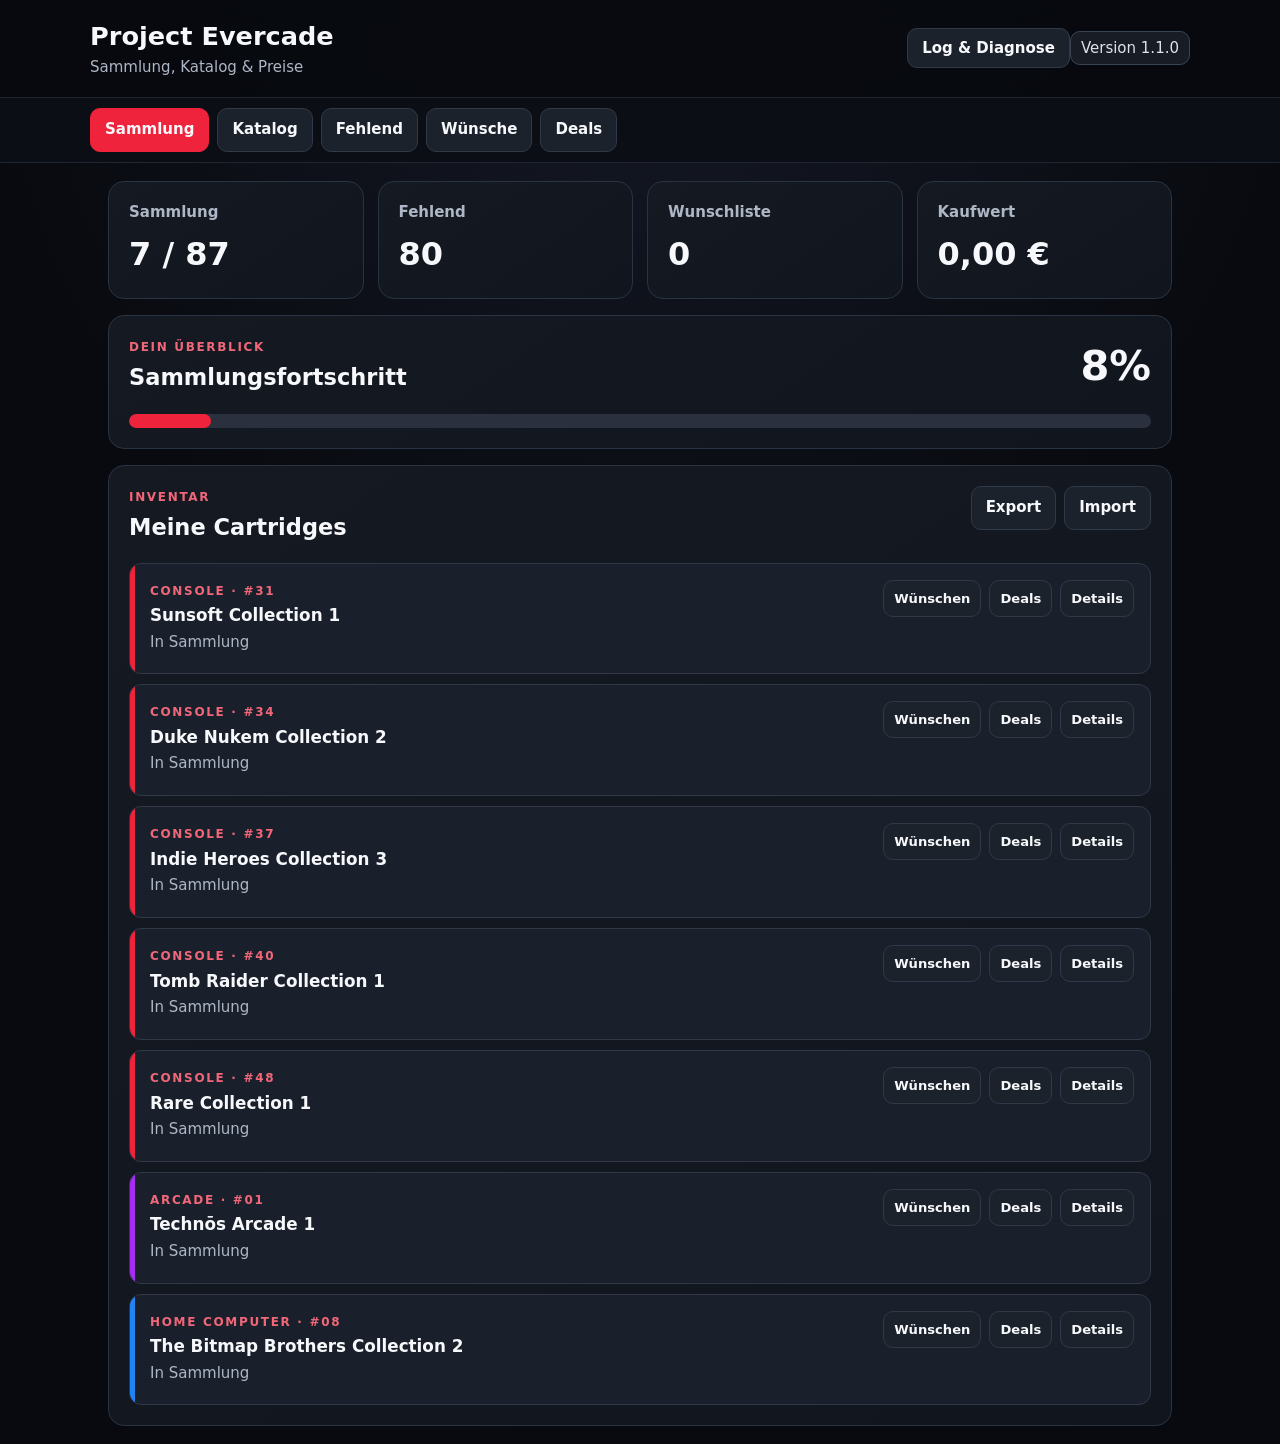
==== index.html @ 88e683ff "Integrate diagnostics entry point and event logging" ====
<!doctype html>
<html lang="de">
<head>
  <meta charset="utf-8">
  <meta name="viewport" content="width=device-width,initial-scale=1,viewport-fit=cover">
  <meta name="theme-color" content="#0b0d12">
  <title>Project Evercade Next</title>
  <link rel="manifest" href="manifest.webmanifest">
  <link rel="stylesheet" href="styles.css">
</head>
<body>
<header class="topbar">
  <div><h1>Project Evercade</h1><p>Sammlung, Katalog & Preise</p></div>
  <div class="header-tools"><a class="button" href="debug.html">Log & Diagnose</a><span class="version-pill">Version <span class="version">…</span></span></div>
</header>
<nav class="tabs" aria-label="Bereiche">
  <button class="tab active" data-view="collection">Sammlung</button>
  <button class="tab" data-view="catalog">Katalog</button>
  <button class="tab" data-view="missing">Fehlend</button>
  <button class="tab" data-view="wishlist">Wünsche</button>
  <button class="tab" data-view="deals">Deals</button>
</nav>
<main>
  <section class="stats">
    <article><span>Sammlung</span><strong id="ownedStat">0</strong></article>
    <article><span>Fehlend</span><strong id="missingStat">0</strong></article>
    <article><span>Wunschliste</span><strong id="wishStat">0</strong></article>
    <article><span>Kaufwert</span><strong id="valueStat">0 €</strong></article>
  </section>
  <section class="panel progress-panel"><div><span class="eyebrow">Dein Überblick</span><h2>Sammlungsfortschritt</h2></div><strong id="progressPct">0%</strong><div class="progress-track"><div id="progressBar"></div></div></section>
  <section id="collectionView" class="view panel"><div class="section-head"><div><span class="eyebrow">Inventar</span><h2>Meine Cartridges</h2></div><div class="data-actions"><button id="exportData">Export</button><label class="button">Import<input id="importData" type="file" accept="application/json" hidden></label></div></div><div id="collectionList" class="list"></div></section>
  <section id="catalogView" class="view panel" hidden><div class="section-head"><div><span class="eyebrow">Vollständiger Bestand</span><h2>Katalog</h2></div><span id="catalogCount" class="badge"></span></div><div class="filters"><input id="catalogSearch" type="search" placeholder="Titel oder Nummer suchen"><select id="seriesFilter"><option value="all">Alle Reihen</option><option value="console">Console</option><option value="arcade">Arcade</option><option value="computer">Home Computer</option></select></div><div id="catalogList" class="list"></div></section>
  <section id="missingView" class="view panel" hidden><div class="section-head"><div><span class="eyebrow">Noch offen</span><h2>Fehlende Cartridges</h2></div><span id="missingCount" class="badge"></span></div><div id="missingList" class="list"></div></section>
  <section id="wishlistView" class="view panel" hidden><div class="section-head"><div><span class="eyebrow">Prioritäten</span><h2>Wunschliste</h2></div></div><div id="wishlistList" class="list"></div></section>
  <section id="dealsView" class="view panel" hidden>
    <div class="section-head"><div><span class="eyebrow">Phase 3</span><h2>Angebote suchen</h2></div><span id="dealStatusBadge" class="badge">Bereit</span></div>
    <div class="deal-controls"><select id="dealCartridge"></select><button id="runDealSearch" class="primary">Kleinanzeigen prüfen</button></div>
    <p id="dealStatus" class="empty">Wähle eine Cartridge. Der GenericParser wird automatisch abgefragt; weitere Quellen stehen als Direktsuche bereit.</p>
    <div id="automaticDeals" class="list"></div>
    <div class="section-head source-heading"><div><span class="eyebrow">Weitere Quellen</span><h3>Direktsuche</h3></div></div>
    <div id="directSources" class="source-grid"></div>
  </section>
</main>
<dialog id="detailDialog"><form id="detailForm"><div class="dialog-head"><div><span id="detailMeta" class="eyebrow"></span><h2 id="detailTitle"></h2></div><button type="button" onclick="this.closest('dialog').close()">✕</button></div><label class="check"><input id="detailOwned" type="checkbox"> In Sammlung</label><label class="check"><input id="detailWish" type="checkbox"> Auf Wunschliste</label><label>Kaufpreis €<input id="detailPrice" type="number" min="0" step="0.01"></label><label>Notizen<textarea id="detailNotes" rows="4"></textarea></label><button class="primary" type="submit">Speichern</button></form></dialog>
<script src="src/config.js"></script>
<script src="src/eventlog.js"></script>
<script src="src/catalog.js"></script>
<script src="src/parser-client.js"></script>
<script src="src/app.js"></script>
</body>
</html>
---- styles.css ----
:root{color-scheme:dark;--bg:#080a0f;--panel:#151922;--panel2:#1a202b;--line:#2a3342;--text:#f7f8fb;--muted:#aeb7c6;--red:#ef233c;--violet:#a72cf2;--blue:#2084f4}*{box-sizing:border-box}body{margin:0;background:radial-gradient(circle at top,#151926 0,#080a0f 42%);font:15px/1.45 system-ui,-apple-system,BlinkMacSystemFont,"Segoe UI",sans-serif;color:var(--text)}button,input,select,textarea{font:inherit}.topbar{position:sticky;top:0;z-index:5;display:flex;justify-content:space-between;align-items:center;padding:18px max(18px,calc((100vw - 1100px)/2));background:rgba(8,10,15,.94);backdrop-filter:blur(14px);border-bottom:1px solid #202631}.topbar h1{margin:0;font-size:1.6rem}.topbar p{margin:2px 0 0;color:var(--muted)}.version-pill,.badge{border:1px solid #3a4353;border-radius:10px;padding:7px 10px;background:#171c25;color:#dce2ec}.tabs{position:sticky;top:87px;z-index:4;display:flex;gap:8px;overflow:auto;padding:10px max(18px,calc((100vw - 1100px)/2));background:#0b0e14;border-bottom:1px solid #202631}.tabs button,.button,button{border:1px solid #303948;background:#1b222c;color:var(--text);border-radius:10px;padding:10px 14px;font-weight:700;cursor:pointer;text-decoration:none}.tabs .active,.primary{background:var(--red);border-color:var(--red)}main{max-width:1100px;margin:auto;padding:18px}.stats{display:grid;grid-template-columns:repeat(4,1fr);gap:14px}.stats article,.panel{background:linear-gradient(145deg,var(--panel),#11151d);border:1px solid var(--line);border-radius:16px}.stats article{padding:20px}.stats span{display:block;color:var(--muted);font-weight:700}.stats strong{display:block;margin-top:8px;font-size:2rem}.panel{margin-top:16px;padding:20px}.progress-panel{display:grid;grid-template-columns:1fr auto;align-items:center}.progress-panel h2,.section-head h2{margin:3px 0}.progress-panel>strong{font-size:2.6rem}.progress-track{grid-column:1/-1;height:14px;border-radius:999px;background:#2a303d;overflow:hidden;margin-top:18px}.progress-track div{height:100%;background:var(--red);border-radius:inherit}.eyebrow{font-size:.75rem;text-transform:uppercase;letter-spacing:.14em;color:#f06779;font-weight:800}.section-head,.dialog-head,.card-main{display:flex;justify-content:space-between;gap:16px;align-items:flex-start}.filters,.deal-controls{display:grid;grid-template-columns:1fr 220px;gap:10px;margin:18px 0}.filters input,.filters select,.deal-controls select,dialog input,dialog textarea{width:100%;background:#0f131a;border:1px solid #323c4b;color:var(--text);border-radius:10px;padding:12px}.list{display:grid;gap:10px;margin-top:16px}.card{position:relative;padding:16px 16px 16px 20px;background:var(--panel2);border:1px solid #303848;border-radius:12px;overflow:hidden}.card:before{content:"";position:absolute;inset:0 auto 0 0;width:5px;background:var(--red)}.card.violet:before{background:var(--violet)}.card.blue:before{background:var(--blue)}.card h3{margin:2px 0;font-size:1.05rem}.card p{margin:4px 0;color:var(--muted)}.card-actions{display:flex;flex-wrap:wrap;gap:8px;justify-content:flex-end}.card-actions button,.card-actions .button{padding:8px 10px;font-size:.82rem}.data-actions{display:flex;gap:8px}.empty{color:var(--muted)}.source-heading{margin-top:26px}.source-grid{display:grid;grid-template-columns:repeat(2,minmax(0,1fr));gap:10px;margin-top:12px}.source-link{display:flex;justify-content:space-between;align-items:center;padding:14px 16px;border:1px solid #303948;border-radius:12px;background:#151b24;color:var(--text);text-decoration:none;font-weight:750}.source-link:hover{border-color:#66738a;background:#1c2430}dialog{width:min(520px,calc(100vw - 28px));background:#151a23;color:var(--text);border:1px solid #374152;border-radius:16px;padding:0}dialog::backdrop{background:rgba(0,0,0,.7)}dialog form{display:grid;gap:14px;padding:20px}dialog label{display:grid;gap:6px;color:#d9dfE8;font-weight:700}.check{display:flex;align-items:center!important;grid-template-columns:auto 1fr!important}.check input{width:auto}.dialog-head button{padding:8px 11px}@media(max-width:720px){.stats{grid-template-columns:repeat(2,1fr)}.topbar{align-items:flex-start}.version-pill{font-size:.8rem}.tabs{top:91px}.filters,.deal-controls,.source-grid{grid-template-columns:1fr}.card-main{display:grid}.card-actions{justify-content:flex-start}.section-head{align-items:flex-start}.stats strong{font-size:1.65rem}}
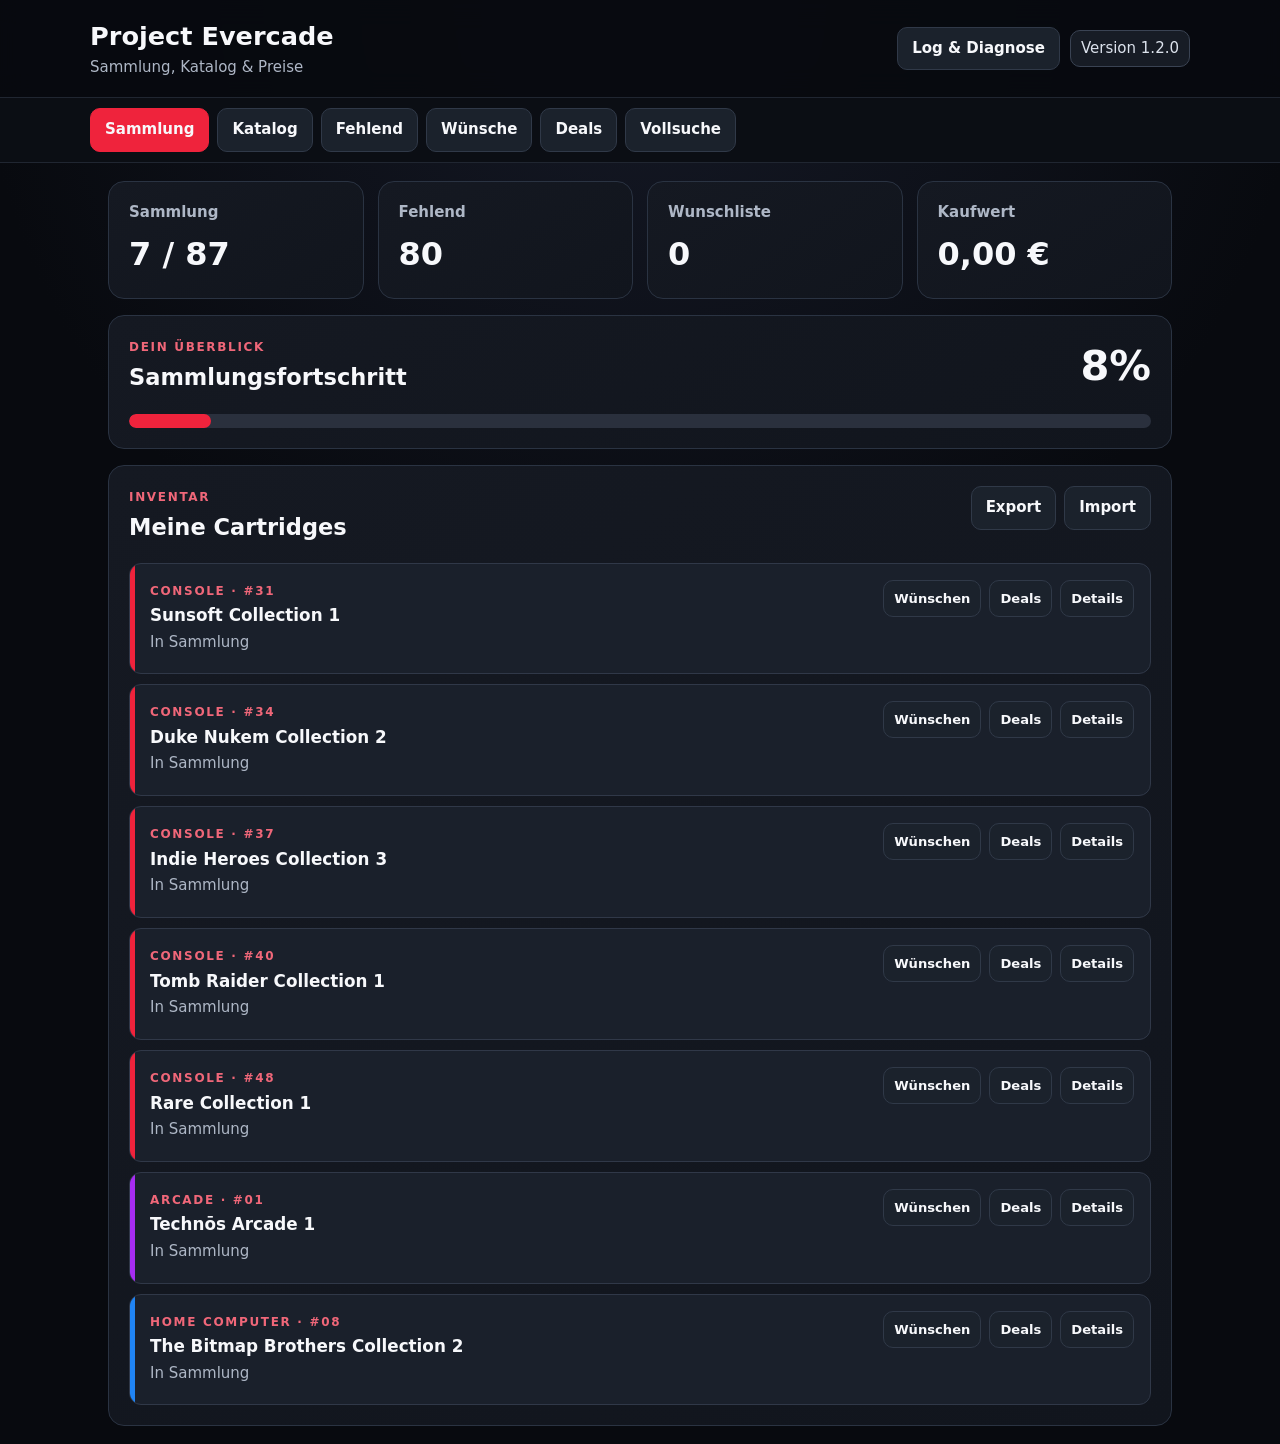
==== commit aa090aa5: "Add phase 5.1 missing-cartridge search queue UI" ====
--- a/index.html
+++ b/index.html
@@ -19,6 +19,7 @@
   <button class="tab" data-view="missing">Fehlend</button>
   <button class="tab" data-view="wishlist">Wünsche</button>
   <button class="tab" data-view="deals">Deals</button>
+  <button class="tab" data-view="queue">Vollsuche</button>
 </nav>
 <main>
   <section class="stats">
@@ -40,6 +41,15 @@
     <div class="section-head source-heading"><div><span class="eyebrow">Weitere Quellen</span><h3>Direktsuche</h3></div></div>
     <div id="directSources" class="source-grid"></div>
   </section>
+  <section id="queueView" class="view panel" hidden>
+    <div class="section-head"><div><span class="eyebrow">Phase 5.1</span><h2>Automatische Vollsuche</h2></div><span id="queueStatusBadge" class="badge">Bereit</span></div>
+    <p class="empty">Durchläuft automatisch alle fehlenden Cartridges. Wunschliste zuerst, danach nach Katalognummer. Der Fortschritt wird lokal gespeichert und nach einem Browser-Neustart fortgesetzt.</p>
+    <div class="queue-actions"><button id="queueStart" class="primary">Vollsuche starten</button><button id="queuePause">Pausieren</button><button id="queueResume">Fortsetzen</button><button id="queueReset">Zurücksetzen</button></div>
+    <div class="queue-progress"><div><strong id="queueProgressText">0 / 0</strong><span id="queueCurrent">Noch nicht gestartet</span></div><span id="queuePct">0%</span><div class="progress-track"><div id="queueProgressBar"></div></div></div>
+    <div class="queue-metrics"><article><span>Warteschlange</span><strong id="queueRemaining">0</strong></article><article><span>Abgeschlossen</span><strong id="queueDone">0</strong></article><article><span>Treffer</span><strong id="queueOffers">0</strong></article><article><span>Fehler</span><strong id="queueErrors">0</strong></article></div>
+    <div class="section-head source-heading"><div><span class="eyebrow">Reihenfolge</span><h3>Nächste Cartridges</h3></div></div>
+    <div id="queuePreview" class="list"></div>
+  </section>
 </main>
 <dialog id="detailDialog"><form id="detailForm"><div class="dialog-head"><div><span id="detailMeta" class="eyebrow"></span><h2 id="detailTitle"></h2></div><button type="button" onclick="this.closest('dialog').close()">✕</button></div><label class="check"><input id="detailOwned" type="checkbox"> In Sammlung</label><label class="check"><input id="detailWish" type="checkbox"> Auf Wunschliste</label><label>Kaufpreis €<input id="detailPrice" type="number" min="0" step="0.01"></label><label>Notizen<textarea id="detailNotes" rows="4"></textarea></label><button class="primary" type="submit">Speichern</button></form></dialog>
 <script src="src/config.js"></script>
--- a/styles.css
+++ b/styles.css
@@ -1 +1 @@
-:root{color-scheme:dark;--bg:#080a0f;--panel:#151922;--panel2:#1a202b;--line:#2a3342;--text:#f7f8fb;--muted:#aeb7c6;--red:#ef233c;--violet:#a72cf2;--blue:#2084f4}*{box-sizing:border-box}body{margin:0;background:radial-gradient(circle at top,#151926 0,#080a0f 42%);font:15px/1.45 system-ui,-apple-system,BlinkMacSystemFont,"Segoe UI",sans-serif;color:var(--text)}button,input,select,textarea{font:inherit}.topbar{position:sticky;top:0;z-index:5;display:flex;justify-content:space-between;align-items:center;padding:18px max(18px,calc((100vw - 1100px)/2));background:rgba(8,10,15,.94);backdrop-filter:blur(14px);border-bottom:1px solid #202631}.topbar h1{margin:0;font-size:1.6rem}.topbar p{margin:2px 0 0;color:var(--muted)}.version-pill,.badge{border:1px solid #3a4353;border-radius:10px;padding:7px 10px;background:#171c25;color:#dce2ec}.tabs{position:sticky;top:87px;z-index:4;display:flex;gap:8px;overflow:auto;padding:10px max(18px,calc((100vw - 1100px)/2));background:#0b0e14;border-bottom:1px solid #202631}.tabs button,.button,button{border:1px solid #303948;background:#1b222c;color:var(--text);border-radius:10px;padding:10px 14px;font-weight:700;cursor:pointer;text-decoration:none}.tabs .active,.primary{background:var(--red);border-color:var(--red)}main{max-width:1100px;margin:auto;padding:18px}.stats{display:grid;grid-template-columns:repeat(4,1fr);gap:14px}.stats article,.panel{background:linear-gradient(145deg,var(--panel),#11151d);border:1px solid var(--line);border-radius:16px}.stats article{padding:20px}.stats span{display:block;color:var(--muted);font-weight:700}.stats strong{display:block;margin-top:8px;font-size:2rem}.panel{margin-top:16px;padding:20px}.progress-panel{display:grid;grid-template-columns:1fr auto;align-items:center}.progress-panel h2,.section-head h2{margin:3px 0}.progress-panel>strong{font-size:2.6rem}.progress-track{grid-column:1/-1;height:14px;border-radius:999px;background:#2a303d;overflow:hidden;margin-top:18px}.progress-track div{height:100%;background:var(--red);border-radius:inherit}.eyebrow{font-size:.75rem;text-transform:uppercase;letter-spacing:.14em;color:#f06779;font-weight:800}.section-head,.dialog-head,.card-main{display:flex;justify-content:space-between;gap:16px;align-items:flex-start}.filters,.deal-controls{display:grid;grid-template-columns:1fr 220px;gap:10px;margin:18px 0}.filters input,.filters select,.deal-controls select,dialog input,dialog textarea{width:100%;background:#0f131a;border:1px solid #323c4b;color:var(--text);border-radius:10px;padding:12px}.list{display:grid;gap:10px;margin-top:16px}.card{position:relative;padding:16px 16px 16px 20px;background:var(--panel2);border:1px solid #303848;border-radius:12px;overflow:hidden}.card:before{content:"";position:absolute;inset:0 auto 0 0;width:5px;background:var(--red)}.card.violet:before{background:var(--violet)}.card.blue:before{background:var(--blue)}.card h3{margin:2px 0;font-size:1.05rem}.card p{margin:4px 0;color:var(--muted)}.card-actions{display:flex;flex-wrap:wrap;gap:8px;justify-content:flex-end}.card-actions button,.card-actions .button{padding:8px 10px;font-size:.82rem}.data-actions{display:flex;gap:8px}.empty{color:var(--muted)}.source-heading{margin-top:26px}.source-grid{display:grid;grid-template-columns:repeat(2,minmax(0,1fr));gap:10px;margin-top:12px}.source-link{display:flex;justify-content:space-between;align-items:center;padding:14px 16px;border:1px solid #303948;border-radius:12px;background:#151b24;color:var(--text);text-decoration:none;font-weight:750}.source-link:hover{border-color:#66738a;background:#1c2430}dialog{width:min(520px,calc(100vw - 28px));background:#151a23;color:var(--text);border:1px solid #374152;border-radius:16px;padding:0}dialog::backdrop{background:rgba(0,0,0,.7)}dialog form{display:grid;gap:14px;padding:20px}dialog label{display:grid;gap:6px;color:#d9dfE8;font-weight:700}.check{display:flex;align-items:center!important;grid-template-columns:auto 1fr!important}.check input{width:auto}.dialog-head button{padding:8px 11px}@media(max-width:720px){.stats{grid-template-columns:repeat(2,1fr)}.topbar{align-items:flex-start}.version-pill{font-size:.8rem}.tabs{top:91px}.filters,.deal-controls,.source-grid{grid-template-columns:1fr}.card-main{display:grid}.card-actions{justify-content:flex-start}.section-head{align-items:flex-start}.stats strong{font-size:1.65rem}}
+:root{color-scheme:dark;--bg:#080a0f;--panel:#151922;--panel2:#1a202b;--line:#2a3342;--text:#f7f8fb;--muted:#aeb7c6;--red:#ef233c;--violet:#a72cf2;--blue:#2084f4}*{box-sizing:border-box}body{margin:0;background:radial-gradient(circle at top,#151926 0,#080a0f 42%);font:15px/1.45 system-ui,-apple-system,BlinkMacSystemFont,"Segoe UI",sans-serif;color:var(--text)}button,input,select,textarea{font:inherit}.topbar{position:sticky;top:0;z-index:5;display:flex;justify-content:space-between;align-items:center;padding:18px max(18px,calc((100vw - 1100px)/2));background:rgba(8,10,15,.94);backdrop-filter:blur(14px);border-bottom:1px solid #202631}.topbar h1{margin:0;font-size:1.6rem}.topbar p{margin:2px 0 0;color:var(--muted)}.header-tools{display:flex;gap:10px;align-items:center}.version-pill,.badge{border:1px solid #3a4353;border-radius:10px;padding:7px 10px;background:#171c25;color:#dce2ec}.tabs{position:sticky;top:87px;z-index:4;display:flex;gap:8px;overflow:auto;padding:10px max(18px,calc((100vw - 1100px)/2));background:#0b0e14;border-bottom:1px solid #202631}.tabs button,.button,button{border:1px solid #303948;background:#1b222c;color:var(--text);border-radius:10px;padding:10px 14px;font-weight:700;cursor:pointer;text-decoration:none}.tabs .active,.primary{background:var(--red);border-color:var(--red)}main{max-width:1100px;margin:auto;padding:18px}.stats{display:grid;grid-template-columns:repeat(4,1fr);gap:14px}.stats article,.panel{background:linear-gradient(145deg,var(--panel),#11151d);border:1px solid var(--line);border-radius:16px}.stats article{padding:20px}.stats span{display:block;color:var(--muted);font-weight:700}.stats strong{display:block;margin-top:8px;font-size:2rem}.panel{margin-top:16px;padding:20px}.progress-panel{display:grid;grid-template-columns:1fr auto;align-items:center}.progress-panel h2,.section-head h2{margin:3px 0}.progress-panel>strong{font-size:2.6rem}.progress-track{grid-column:1/-1;height:14px;border-radius:999px;background:#2a303d;overflow:hidden;margin-top:18px}.progress-track div{height:100%;background:var(--red);border-radius:inherit}.eyebrow{font-size:.75rem;text-transform:uppercase;letter-spacing:.14em;color:#f06779;font-weight:800}.section-head,.dialog-head,.card-main{display:flex;justify-content:space-between;gap:16px;align-items:flex-start}.filters,.deal-controls{display:grid;grid-template-columns:1fr 220px;gap:10px;margin:18px 0}.filters input,.filters select,.deal-controls select,dialog input,dialog textarea{width:100%;background:#0f131a;border:1px solid #323c4b;color:var(--text);border-radius:10px;padding:12px}.list{display:grid;gap:10px;margin-top:16px}.card{position:relative;padding:16px 16px 16px 20px;background:var(--panel2);border:1px solid #303848;border-radius:12px;overflow:hidden}.card:before{content:"";position:absolute;inset:0 auto 0 0;width:5px;background:var(--red)}.card.violet:before{background:var(--violet)}.card.blue:before{background:var(--blue)}.card h3{margin:2px 0;font-size:1.05rem}.card p{margin:4px 0;color:var(--muted)}.card-actions{display:flex;flex-wrap:wrap;gap:8px;justify-content:flex-end}.card-actions button,.card-actions .button{padding:8px 10px;font-size:.82rem}.data-actions{display:flex;gap:8px}.empty{color:var(--muted)}.source-heading{margin-top:26px}.source-grid{display:grid;grid-template-columns:repeat(2,minmax(0,1fr));gap:10px;margin-top:12px}.source-link{display:flex;justify-content:space-between;align-items:center;padding:14px 16px;border:1px solid #303948;border-radius:12px;background:#151b24;color:var(--text);text-decoration:none;font-weight:750}.source-link:hover{border-color:#66738a;background:#1c2430}.health-grid{display:grid;grid-template-columns:repeat(2,minmax(0,1fr));gap:10px;margin-top:16px}.health-card{padding:14px;border:1px solid #374152;border-radius:12px;background:#131821}.health-card strong,.health-card span{display:block}.health-card span{margin-top:4px;font-weight:800}.health-card.ok{border-color:#267a55}.health-card.ok span{color:#58d39b}.health-card.error{border-color:#8d3443}.health-card.error span{color:#ff7188}.health-card p{margin:8px 0;color:var(--muted)}.log-list{display:grid;gap:10px;margin-top:16px}.log-entry{padding:14px;border:1px solid #303948;border-radius:12px;background:#10151d}.log-entry>div{display:flex;justify-content:space-between;gap:12px}.log-entry span{text-transform:uppercase;font-size:.72rem;font-weight:850;color:#8ca0bc}.log-entry.error{border-color:#8d3443}.log-entry time{display:block;margin-top:4px;color:var(--muted);font-size:.82rem}.log-entry pre{white-space:pre-wrap;word-break:break-word;margin:10px 0 0;padding:10px;border-radius:8px;background:#090c11;color:#cbd5e3;font-size:.78rem}dialog{width:min(520px,calc(100vw - 28px));background:#151a23;color:var(--text);border:1px solid #374152;border-radius:16px;padding:0}dialog::backdrop{background:rgba(0,0,0,.7)}dialog form{display:grid;gap:14px;padding:20px}dialog label{display:grid;gap:6px;color:#d9dfE8;font-weight:700}.check{display:flex;align-items:center!important;grid-template-columns:auto 1fr!important}.check input{width:auto}.dialog-head button{padding:8px 11px}@media(max-width:720px){.stats{grid-template-columns:repeat(2,1fr)}.topbar{align-items:flex-start}.header-tools{align-items:flex-end;flex-direction:column}.version-pill{font-size:.8rem}.tabs{top:104px}.filters,.deal-controls,.source-grid,.health-grid{grid-template-columns:1fr}.card-main{display:grid}.card-actions{justify-content:flex-start}.section-head{align-items:flex-start}.stats strong{font-size:1.65rem}}
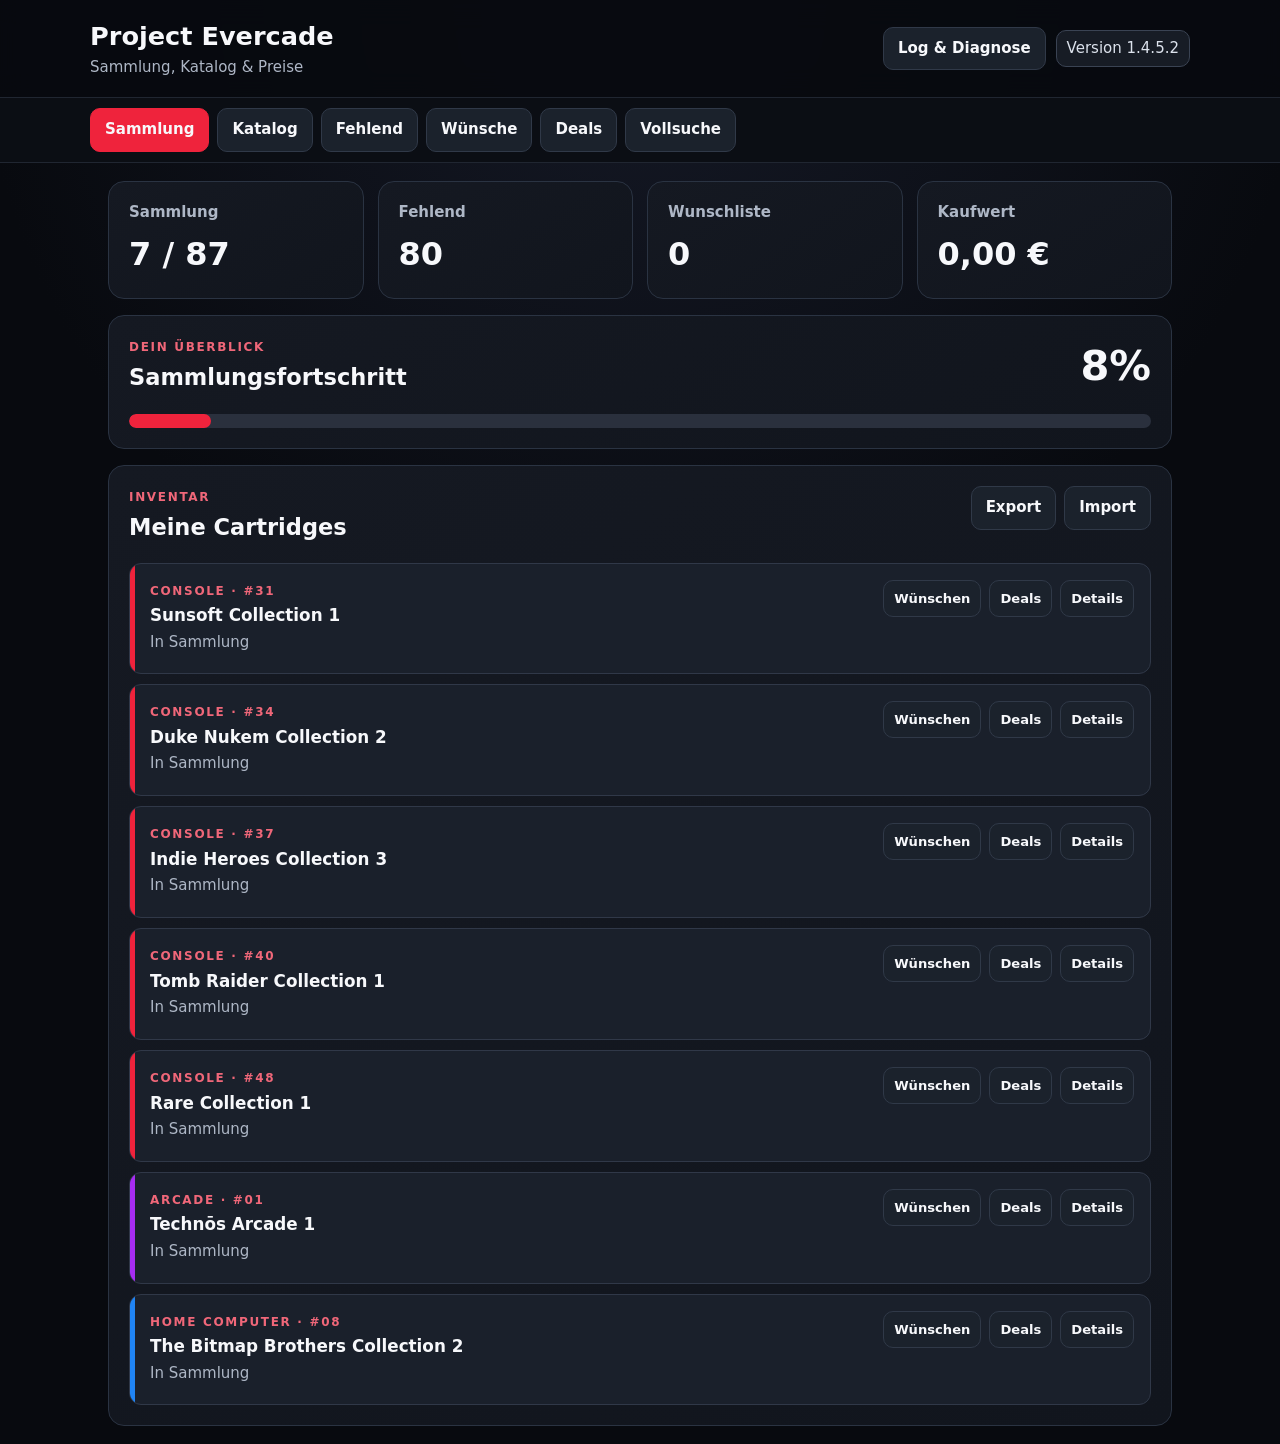
==== commit 5d57e2f0: "Load app assets through canonical release loader" ====
--- a/index.html
+++ b/index.html
@@ -1,5 +1,5 @@
 <!doctype html>
-<html lang="de">
+<html lang="de" data-evercade-page="app">
 <head>
   <meta charset="utf-8">
   <meta name="viewport" content="width=device-width,initial-scale=1,viewport-fit=cover">
@@ -14,48 +14,19 @@
   <div class="header-tools"><a class="button" href="debug.html">Log & Diagnose</a><span class="version-pill">Version <span class="version">…</span></span></div>
 </header>
 <nav class="tabs" aria-label="Bereiche">
-  <button class="tab active" data-view="collection">Sammlung</button>
-  <button class="tab" data-view="catalog">Katalog</button>
-  <button class="tab" data-view="missing">Fehlend</button>
-  <button class="tab" data-view="wishlist">Wünsche</button>
-  <button class="tab" data-view="deals">Deals</button>
-  <button class="tab" data-view="queue">Vollsuche</button>
+  <button class="tab active" data-view="collection">Sammlung</button><button class="tab" data-view="catalog">Katalog</button><button class="tab" data-view="missing">Fehlend</button><button class="tab" data-view="wishlist">Wünsche</button><button class="tab" data-view="deals">Deals</button><button class="tab" data-view="queue">Vollsuche</button>
 </nav>
 <main>
-  <section class="stats">
-    <article><span>Sammlung</span><strong id="ownedStat">0</strong></article>
-    <article><span>Fehlend</span><strong id="missingStat">0</strong></article>
-    <article><span>Wunschliste</span><strong id="wishStat">0</strong></article>
-    <article><span>Kaufwert</span><strong id="valueStat">0 €</strong></article>
-  </section>
+  <section class="stats"><article><span>Sammlung</span><strong id="ownedStat">0</strong></article><article><span>Fehlend</span><strong id="missingStat">0</strong></article><article><span>Wunschliste</span><strong id="wishStat">0</strong></article><article><span>Kaufwert</span><strong id="valueStat">0 €</strong></article></section>
   <section class="panel progress-panel"><div><span class="eyebrow">Dein Überblick</span><h2>Sammlungsfortschritt</h2></div><strong id="progressPct">0%</strong><div class="progress-track"><div id="progressBar"></div></div></section>
   <section id="collectionView" class="view panel"><div class="section-head"><div><span class="eyebrow">Inventar</span><h2>Meine Cartridges</h2></div><div class="data-actions"><button id="exportData">Export</button><label class="button">Import<input id="importData" type="file" accept="application/json" hidden></label></div></div><div id="collectionList" class="list"></div></section>
   <section id="catalogView" class="view panel" hidden><div class="section-head"><div><span class="eyebrow">Vollständiger Bestand</span><h2>Katalog</h2></div><span id="catalogCount" class="badge"></span></div><div class="filters"><input id="catalogSearch" type="search" placeholder="Titel oder Nummer suchen"><select id="seriesFilter"><option value="all">Alle Reihen</option><option value="console">Console</option><option value="arcade">Arcade</option><option value="computer">Home Computer</option></select></div><div id="catalogList" class="list"></div></section>
   <section id="missingView" class="view panel" hidden><div class="section-head"><div><span class="eyebrow">Noch offen</span><h2>Fehlende Cartridges</h2></div><span id="missingCount" class="badge"></span></div><div id="missingList" class="list"></div></section>
   <section id="wishlistView" class="view panel" hidden><div class="section-head"><div><span class="eyebrow">Prioritäten</span><h2>Wunschliste</h2></div></div><div id="wishlistList" class="list"></div></section>
-  <section id="dealsView" class="view panel" hidden>
-    <div class="section-head"><div><span class="eyebrow">Phase 3</span><h2>Angebote suchen</h2></div><span id="dealStatusBadge" class="badge">Bereit</span></div>
-    <div class="deal-controls"><select id="dealCartridge"></select><button id="runDealSearch" class="primary">Kleinanzeigen prüfen</button></div>
-    <p id="dealStatus" class="empty">Wähle eine Cartridge. Der GenericParser wird automatisch abgefragt; weitere Quellen stehen als Direktsuche bereit.</p>
-    <div id="automaticDeals" class="list"></div>
-    <div class="section-head source-heading"><div><span class="eyebrow">Weitere Quellen</span><h3>Direktsuche</h3></div></div>
-    <div id="directSources" class="source-grid"></div>
-  </section>
-  <section id="queueView" class="view panel" hidden>
-    <div class="section-head"><div><span class="eyebrow">Phase 5.1</span><h2>Automatische Vollsuche</h2></div><span id="queueStatusBadge" class="badge">Bereit</span></div>
-    <p class="empty">Durchläuft automatisch alle fehlenden Cartridges. Wunschliste zuerst, danach nach Katalognummer. Der Fortschritt wird lokal gespeichert und nach einem Browser-Neustart fortgesetzt.</p>
-    <div class="queue-actions"><button id="queueStart" class="primary">Vollsuche starten</button><button id="queuePause">Pausieren</button><button id="queueResume">Fortsetzen</button><button id="queueReset">Zurücksetzen</button></div>
-    <div class="queue-progress"><div><strong id="queueProgressText">0 / 0</strong><span id="queueCurrent">Noch nicht gestartet</span></div><span id="queuePct">0%</span><div class="progress-track"><div id="queueProgressBar"></div></div></div>
-    <div class="queue-metrics"><article><span>Warteschlange</span><strong id="queueRemaining">0</strong></article><article><span>Abgeschlossen</span><strong id="queueDone">0</strong></article><article><span>Treffer</span><strong id="queueOffers">0</strong></article><article><span>Fehler</span><strong id="queueErrors">0</strong></article></div>
-    <div class="section-head source-heading"><div><span class="eyebrow">Reihenfolge</span><h3>Nächste Cartridges</h3></div></div>
-    <div id="queuePreview" class="list"></div>
-  </section>
+  <section id="dealsView" class="view panel" hidden><div class="section-head"><div><span class="eyebrow">Phase 3</span><h2>Angebote suchen</h2></div><span id="dealStatusBadge" class="badge">Bereit</span></div><div class="deal-controls"><select id="dealCartridge"></select><button id="runDealSearch" class="primary">Kleinanzeigen prüfen</button></div><p id="dealStatus" class="empty">Wähle eine Cartridge. Der GenericParser wird automatisch abgefragt; weitere Quellen stehen als Direktsuche bereit.</p><div id="automaticDeals" class="list"></div><div class="section-head source-heading"><div><span class="eyebrow">Weitere Quellen</span><h3>Direktsuche</h3></div></div><div id="directSources" class="source-grid"></div></section>
+  <section id="queueView" class="view panel" hidden><div class="section-head"><div><span class="eyebrow">Phase 5.1</span><h2>Automatische Vollsuche</h2></div><span id="queueStatusBadge" class="badge">Bereit</span></div><p class="empty">Durchläuft automatisch alle fehlenden Cartridges. Wunschliste zuerst, danach nach Katalognummer. Der Fortschritt wird lokal gespeichert und nach einem Browser-Neustart fortgesetzt.</p><div class="queue-actions"><button id="queueStart" class="primary">Vollsuche starten</button><button id="queuePause">Pausieren</button><button id="queueResume">Fortsetzen</button><button id="queueReset">Zurücksetzen</button></div><div class="queue-progress"><div><strong id="queueProgressText">0 / 0</strong><span id="queueCurrent">Noch nicht gestartet</span></div><span id="queuePct">0%</span><div class="progress-track"><div id="queueProgressBar"></div></div></div><div class="queue-metrics"><article><span>Warteschlange</span><strong id="queueRemaining">0</strong></article><article><span>Abgeschlossen</span><strong id="queueDone">0</strong></article><article><span>Treffer</span><strong id="queueOffers">0</strong></article><article><span>Fehler</span><strong id="queueErrors">0</strong></article></div><div class="section-head source-heading"><div><span class="eyebrow">Reihenfolge</span><h3>Nächste Cartridges</h3></div></div><div id="queuePreview" class="list"></div></section>
 </main>
 <dialog id="detailDialog"><form id="detailForm"><div class="dialog-head"><div><span id="detailMeta" class="eyebrow"></span><h2 id="detailTitle"></h2></div><button type="button" onclick="this.closest('dialog').close()">✕</button></div><label class="check"><input id="detailOwned" type="checkbox"> In Sammlung</label><label class="check"><input id="detailWish" type="checkbox"> Auf Wunschliste</label><label>Kaufpreis €<input id="detailPrice" type="number" min="0" step="0.01"></label><label>Notizen<textarea id="detailNotes" rows="4"></textarea></label><button class="primary" type="submit">Speichern</button></form></dialog>
-<script src="src/config.js"></script>
-<script src="src/eventlog.js"></script>
-<script src="src/catalog.js"></script>
-<script src="src/parser-client.js"></script>
-<script src="src/app.js"></script>
+<script src="src/release-loader.js"></script>
 </body>
 </html>
--- a/styles.css
+++ b/styles.css
@@ -1 +1 @@
-:root{color-scheme:dark;--bg:#080a0f;--panel:#151922;--panel2:#1a202b;--line:#2a3342;--text:#f7f8fb;--muted:#aeb7c6;--red:#ef233c;--violet:#a72cf2;--blue:#2084f4}*{box-sizing:border-box}body{margin:0;background:radial-gradient(circle at top,#151926 0,#080a0f 42%);font:15px/1.45 system-ui,-apple-system,BlinkMacSystemFont,"Segoe UI",sans-serif;color:var(--text)}button,input,select,textarea{font:inherit}.topbar{position:sticky;top:0;z-index:5;display:flex;justify-content:space-between;align-items:center;padding:18px max(18px,calc((100vw - 1100px)/2));background:rgba(8,10,15,.94);backdrop-filter:blur(14px);border-bottom:1px solid #202631}.topbar h1{margin:0;font-size:1.6rem}.topbar p{margin:2px 0 0;color:var(--muted)}.header-tools{display:flex;gap:10px;align-items:center}.version-pill,.badge{border:1px solid #3a4353;border-radius:10px;padding:7px 10px;background:#171c25;color:#dce2ec}.tabs{position:sticky;top:87px;z-index:4;display:flex;gap:8px;overflow:auto;padding:10px max(18px,calc((100vw - 1100px)/2));background:#0b0e14;border-bottom:1px solid #202631}.tabs button,.button,button{border:1px solid #303948;background:#1b222c;color:var(--text);border-radius:10px;padding:10px 14px;font-weight:700;cursor:pointer;text-decoration:none}.tabs .active,.primary{background:var(--red);border-color:var(--red)}main{max-width:1100px;margin:auto;padding:18px}.stats{display:grid;grid-template-columns:repeat(4,1fr);gap:14px}.stats article,.panel{background:linear-gradient(145deg,var(--panel),#11151d);border:1px solid var(--line);border-radius:16px}.stats article{padding:20px}.stats span{display:block;color:var(--muted);font-weight:700}.stats strong{display:block;margin-top:8px;font-size:2rem}.panel{margin-top:16px;padding:20px}.progress-panel{display:grid;grid-template-columns:1fr auto;align-items:center}.progress-panel h2,.section-head h2{margin:3px 0}.progress-panel>strong{font-size:2.6rem}.progress-track{grid-column:1/-1;height:14px;border-radius:999px;background:#2a303d;overflow:hidden;margin-top:18px}.progress-track div{height:100%;background:var(--red);border-radius:inherit}.eyebrow{font-size:.75rem;text-transform:uppercase;letter-spacing:.14em;color:#f06779;font-weight:800}.section-head,.dialog-head,.card-main{display:flex;justify-content:space-between;gap:16px;align-items:flex-start}.filters,.deal-controls{display:grid;grid-template-columns:1fr 220px;gap:10px;margin:18px 0}.filters input,.filters select,.deal-controls select,dialog input,dialog textarea{width:100%;background:#0f131a;border:1px solid #323c4b;color:var(--text);border-radius:10px;padding:12px}.list{display:grid;gap:10px;margin-top:16px}.card{position:relative;padding:16px 16px 16px 20px;background:var(--panel2);border:1px solid #303848;border-radius:12px;overflow:hidden}.card:before{content:"";position:absolute;inset:0 auto 0 0;width:5px;background:var(--red)}.card.violet:before{background:var(--violet)}.card.blue:before{background:var(--blue)}.card h3{margin:2px 0;font-size:1.05rem}.card p{margin:4px 0;color:var(--muted)}.card-actions{display:flex;flex-wrap:wrap;gap:8px;justify-content:flex-end}.card-actions button,.card-actions .button{padding:8px 10px;font-size:.82rem}.data-actions{display:flex;gap:8px}.empty{color:var(--muted)}.source-heading{margin-top:26px}.source-grid{display:grid;grid-template-columns:repeat(2,minmax(0,1fr));gap:10px;margin-top:12px}.source-link{display:flex;justify-content:space-between;align-items:center;padding:14px 16px;border:1px solid #303948;border-radius:12px;background:#151b24;color:var(--text);text-decoration:none;font-weight:750}.source-link:hover{border-color:#66738a;background:#1c2430}.health-grid{display:grid;grid-template-columns:repeat(2,minmax(0,1fr));gap:10px;margin-top:16px}.health-card{padding:14px;border:1px solid #374152;border-radius:12px;background:#131821}.health-card strong,.health-card span{display:block}.health-card span{margin-top:4px;font-weight:800}.health-card.ok{border-color:#267a55}.health-card.ok span{color:#58d39b}.health-card.error{border-color:#8d3443}.health-card.error span{color:#ff7188}.health-card p{margin:8px 0;color:var(--muted)}.log-list{display:grid;gap:10px;margin-top:16px}.log-entry{padding:14px;border:1px solid #303948;border-radius:12px;background:#10151d}.log-entry>div{display:flex;justify-content:space-between;gap:12px}.log-entry span{text-transform:uppercase;font-size:.72rem;font-weight:850;color:#8ca0bc}.log-entry.error{border-color:#8d3443}.log-entry time{display:block;margin-top:4px;color:var(--muted);font-size:.82rem}.log-entry pre{white-space:pre-wrap;word-break:break-word;margin:10px 0 0;padding:10px;border-radius:8px;background:#090c11;color:#cbd5e3;font-size:.78rem}dialog{width:min(520px,calc(100vw - 28px));background:#151a23;color:var(--text);border:1px solid #374152;border-radius:16px;padding:0}dialog::backdrop{background:rgba(0,0,0,.7)}dialog form{display:grid;gap:14px;padding:20px}dialog label{display:grid;gap:6px;color:#d9dfE8;font-weight:700}.check{display:flex;align-items:center!important;grid-template-columns:auto 1fr!important}.check input{width:auto}.dialog-head button{padding:8px 11px}@media(max-width:720px){.stats{grid-template-columns:repeat(2,1fr)}.topbar{align-items:flex-start}.header-tools{align-items:flex-end;flex-direction:column}.version-pill{font-size:.8rem}.tabs{top:104px}.filters,.deal-controls,.source-grid,.health-grid{grid-template-columns:1fr}.card-main{display:grid}.card-actions{justify-content:flex-start}.section-head{align-items:flex-start}.stats strong{font-size:1.65rem}}
+:root{color-scheme:dark;--bg:#080a0f;--panel:#151922;--panel2:#1a202b;--line:#2a3342;--text:#f7f8fb;--muted:#aeb7c6;--red:#ef233c;--violet:#a72cf2;--blue:#2084f4}*{box-sizing:border-box}body{margin:0;background:radial-gradient(circle at top,#151926 0,#080a0f 42%);font:15px/1.45 system-ui,-apple-system,BlinkMacSystemFont,"Segoe UI",sans-serif;color:var(--text)}button,input,select,textarea{font:inherit}button:disabled{opacity:.45;cursor:not-allowed}.topbar{position:sticky;top:0;z-index:5;display:flex;justify-content:space-between;align-items:center;padding:18px max(18px,calc((100vw - 1100px)/2));background:rgba(8,10,15,.94);backdrop-filter:blur(14px);border-bottom:1px solid #202631}.topbar h1{margin:0;font-size:1.6rem}.topbar p{margin:2px 0 0;color:var(--muted)}.header-tools{display:flex;gap:10px;align-items:center}.version-pill,.badge{border:1px solid #3a4353;border-radius:10px;padding:7px 10px;background:#171c25;color:#dce2ec}.tabs{position:sticky;top:87px;z-index:4;display:flex;gap:8px;overflow:auto;padding:10px max(18px,calc((100vw - 1100px)/2));background:#0b0e14;border-bottom:1px solid #202631}.tabs button,.button,button{border:1px solid #303948;background:#1b222c;color:var(--text);border-radius:10px;padding:10px 14px;font-weight:700;cursor:pointer;text-decoration:none}.tabs .active,.primary{background:var(--red);border-color:var(--red)}main{max-width:1100px;margin:auto;padding:18px}.stats{display:grid;grid-template-columns:repeat(4,1fr);gap:14px}.stats article,.panel{background:linear-gradient(145deg,var(--panel),#11151d);border:1px solid var(--line);border-radius:16px}.stats article{padding:20px}.stats span{display:block;color:var(--muted);font-weight:700}.stats strong{display:block;margin-top:8px;font-size:2rem}.panel{margin-top:16px;padding:20px}.progress-panel{display:grid;grid-template-columns:1fr auto;align-items:center}.progress-panel h2,.section-head h2{margin:3px 0}.progress-panel>strong{font-size:2.6rem}.progress-track{grid-column:1/-1;height:14px;border-radius:999px;background:#2a303d;overflow:hidden;margin-top:18px}.progress-track div{height:100%;background:var(--red);border-radius:inherit}.eyebrow{font-size:.75rem;text-transform:uppercase;letter-spacing:.14em;color:#f06779;font-weight:800}.section-head,.dialog-head,.card-main{display:flex;justify-content:space-between;gap:16px;align-items:flex-start}.filters,.deal-controls{display:grid;grid-template-columns:1fr 220px;gap:10px;margin:18px 0}.filters input,.filters select,.deal-controls select,dialog input,dialog textarea{width:100%;background:#0f131a;border:1px solid #323c4b;color:var(--text);border-radius:10px;padding:12px}.list{display:grid;gap:10px;margin-top:16px}.card{position:relative;padding:16px 16px 16px 20px;background:var(--panel2);border:1px solid #303848;border-radius:12px;overflow:hidden}.card:before{content:"";position:absolute;inset:0 auto 0 0;width:5px;background:var(--red)}.card.violet:before{background:var(--violet)}.card.blue:before{background:var(--blue)}.card h3{margin:2px 0;font-size:1.05rem}.card p{margin:4px 0;color:var(--muted)}.card-actions{display:flex;flex-wrap:wrap;gap:8px;justify-content:flex-end}.card-actions button,.card-actions .button{padding:8px 10px;font-size:.82rem}.data-actions,.queue-actions{display:flex;gap:8px;flex-wrap:wrap}.queue-actions{margin:18px 0}.empty{color:var(--muted)}.source-heading{margin-top:26px}.source-grid{display:grid;grid-template-columns:repeat(2,minmax(0,1fr));gap:10px;margin-top:12px}.source-link{display:flex;justify-content:space-between;align-items:center;padding:14px 16px;border:1px solid #303948;border-radius:12px;background:#151b24;color:var(--text);text-decoration:none;font-weight:750}.source-link:hover{border-color:#66738a;background:#1c2430}.health-grid{display:grid;grid-template-columns:repeat(2,minmax(0,1fr));gap:10px;margin-top:16px}.health-card{padding:14px;border:1px solid #374152;border-radius:12px;background:#131821}.health-card strong,.health-card span{display:block}.health-card span{margin-top:4px;font-weight:800}.health-card.ok{border-color:#267a55}.health-card.ok span{color:#58d39b}.health-card.error{border-color:#8d3443}.health-card.error span{color:#ff7188}.health-card p{margin:8px 0;color:var(--muted)}.log-list{display:grid;gap:10px;margin-top:16px}.log-entry{padding:14px;border:1px solid #303948;border-radius:12px;background:#10151d}.log-entry>div{display:flex;justify-content:space-between;gap:12px}.log-entry span{text-transform:uppercase;font-size:.72rem;font-weight:850;color:#8ca0bc}.log-entry.error{border-color:#8d3443}.log-entry time{display:block;margin-top:4px;color:var(--muted);font-size:.82rem}.log-entry pre{white-space:pre-wrap;word-break:break-word;margin:10px 0 0;padding:10px;border-radius:8px;background:#090c11;color:#cbd5e3;font-size:.78rem}.queue-progress{display:grid;grid-template-columns:1fr auto;gap:8px;align-items:end;margin-top:18px;padding:16px;border:1px solid #303948;border-radius:12px;background:#10151d}.queue-progress strong,.queue-progress span{display:block}.queue-progress strong{font-size:1.5rem}.queue-progress>span{font-size:1.7rem;font-weight:850}.queue-progress .progress-track{margin-top:8px}.queue-metrics{display:grid;grid-template-columns:repeat(4,1fr);gap:10px;margin-top:12px}.queue-metrics article{padding:14px;border:1px solid #303948;border-radius:12px;background:#131821}.queue-metrics span{display:block;color:var(--muted);font-size:.82rem}.queue-metrics strong{display:block;margin-top:4px;font-size:1.45rem}.queue-row{display:grid;grid-template-columns:70px 1fr auto;gap:10px;align-items:center;padding:12px 14px;border:1px solid #303948;border-radius:10px;background:#131821}.queue-row span{font-size:.72rem;text-transform:uppercase;letter-spacing:.08em;color:#f06779;font-weight:850}.queue-row small{color:var(--muted)}.endpoint-buttons{display:flex;flex-wrap:wrap;gap:8px;margin:18px 0}.endpoint-results{display:grid;gap:10px}.endpoint-card{padding:14px;border:1px solid #374152;border-radius:12px;background:#10151d}.endpoint-card.ok{border-color:#267a55}.endpoint-card.error{border-color:#8d3443}.endpoint-head{display:flex;justify-content:space-between;gap:12px;align-items:flex-start}.endpoint-head small{display:block;margin-top:4px;color:var(--muted);word-break:break-all}.endpoint-head span{font-weight:850}.endpoint-card.ok .endpoint-head span{color:#58d39b}.endpoint-card.error .endpoint-head span{color:#ff7188}.endpoint-card p{color:var(--muted)}.endpoint-card details{margin-top:10px}.endpoint-card summary{cursor:pointer;font-weight:750}.endpoint-card pre{white-space:pre-wrap;word-break:break-word;margin:10px 0 0;padding:10px;border-radius:8px;background:#090c11;color:#cbd5e3;font-size:.78rem}dialog{width:min(520px,calc(100vw - 28px));background:#151a23;color:var(--text);border:1px solid #374152;border-radius:16px;padding:0}dialog::backdrop{background:rgba(0,0,0,.7)}dialog form{display:grid;gap:14px;padding:20px}dialog label{display:grid;gap:6px;color:#d9dfE8;font-weight:700}.check{display:flex;align-items:center!important;grid-template-columns:auto 1fr!important}.check input{width:auto}.dialog-head button{padding:8px 11px}@media(max-width:720px){.stats{grid-template-columns:repeat(2,1fr)}.topbar{align-items:flex-start}.header-tools{align-items:flex-end;flex-direction:column}.version-pill{font-size:.8rem}.tabs{top:104px}.filters,.deal-controls,.source-grid,.health-grid{grid-template-columns:1fr}.queue-metrics{grid-template-columns:repeat(2,1fr)}.queue-row{grid-template-columns:1fr}.endpoint-head{display:grid}.card-main{display:grid}.card-actions{justify-content:flex-start}.section-head{align-items:flex-start}.stats strong{font-size:1.65rem}}
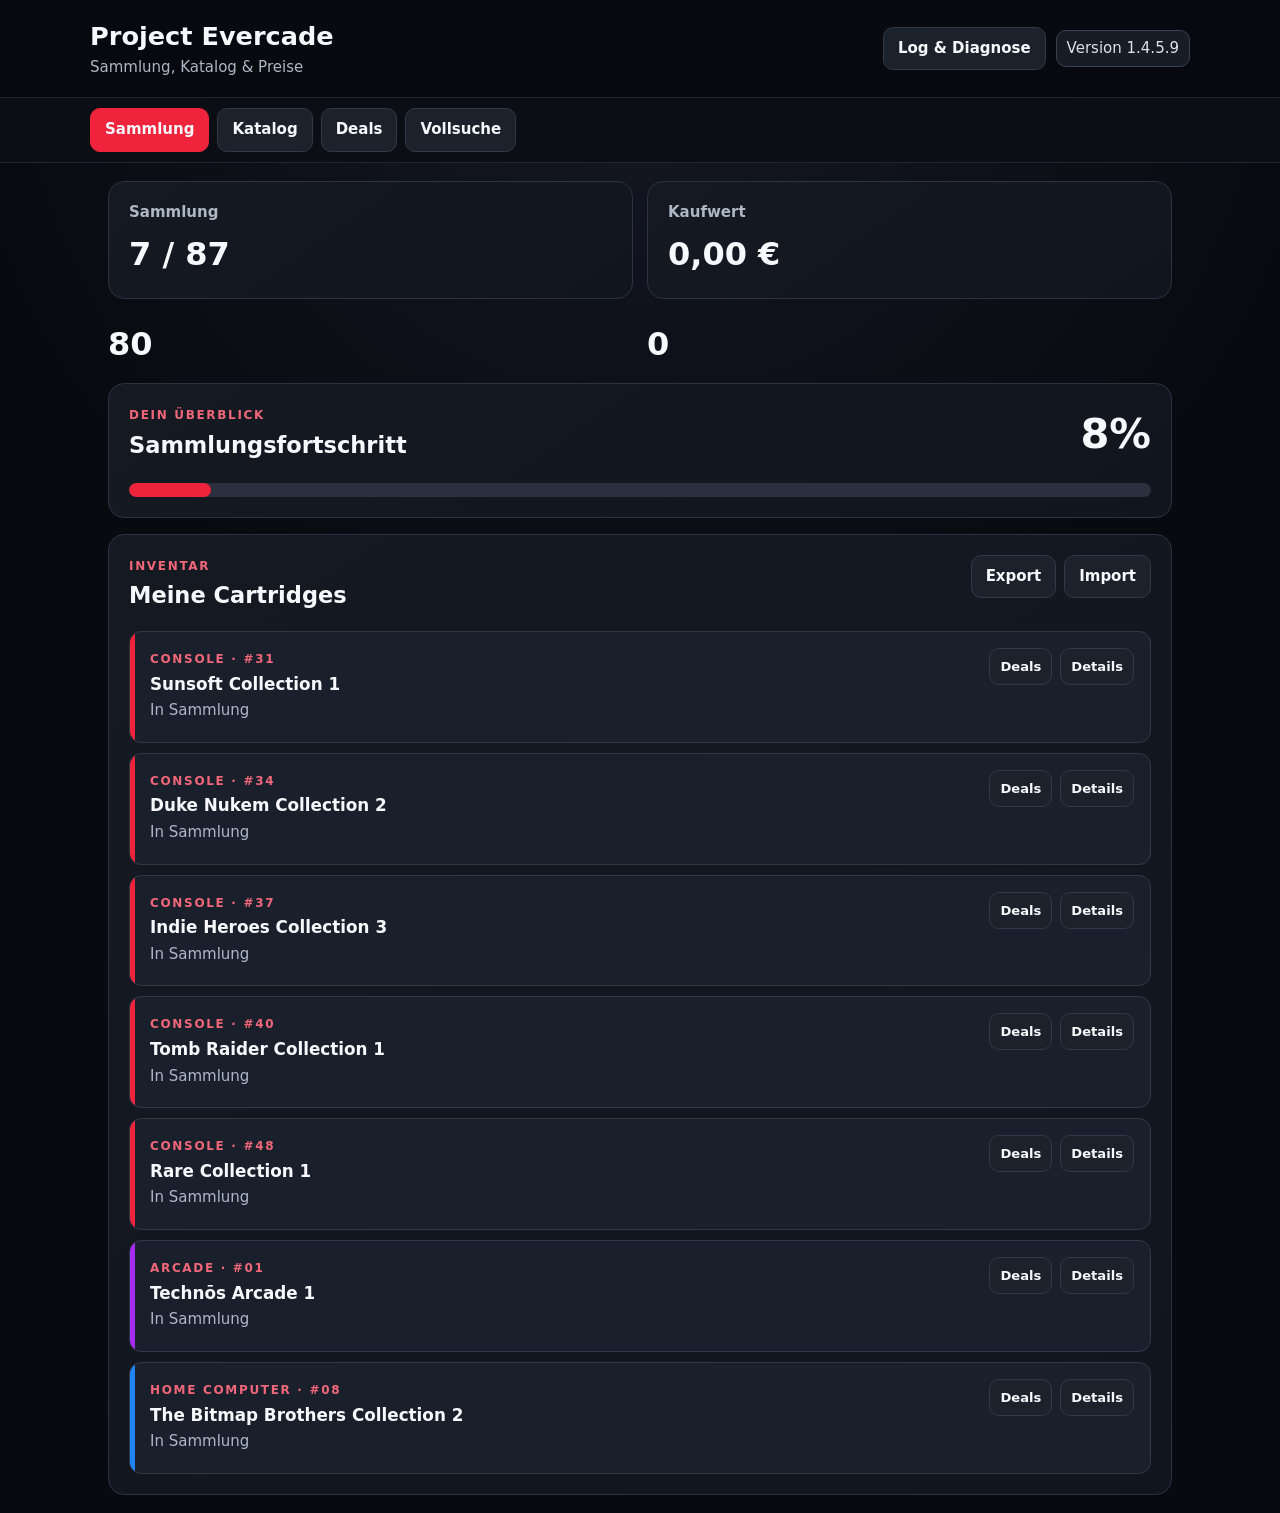
==== commit 08489028: "Clean up Evercade Next navigation and remove sticky UI" ====
--- a/index.html
+++ b/index.html
@@ -7,6 +7,14 @@
   <title>Project Evercade Next</title>
   <link rel="manifest" href="manifest.webmanifest">
   <link rel="stylesheet" href="styles.css">
+  <style>
+    /* 1.4.6.0 GUI cleanup: header/navigation scroll normally instead of hanging over content. */
+    .topbar,.tabs{position:static!important;top:auto!important}
+    /* Retire Fehlend/Wünsche from the visible GUI while keeping the underlying data model compatible. */
+    #missingView,#wishlistView,[data-wish],label:has(#detailWish){display:none!important}
+    .stats{grid-template-columns:repeat(2,minmax(0,1fr))}
+    @media(max-width:720px){.stats{grid-template-columns:repeat(2,minmax(0,1fr))}}
+  </style>
 </head>
 <body>
 <header class="topbar">
@@ -14,17 +22,17 @@
   <div class="header-tools"><a class="button" href="debug.html">Log & Diagnose</a><span class="version-pill">Version <span class="version">…</span></span></div>
 </header>
 <nav class="tabs" aria-label="Bereiche">
-  <button class="tab active" data-view="collection">Sammlung</button><button class="tab" data-view="catalog">Katalog</button><button class="tab" data-view="missing">Fehlend</button><button class="tab" data-view="wishlist">Wünsche</button><button class="tab" data-view="deals">Deals</button><button class="tab" data-view="queue">Vollsuche</button>
+  <button class="tab active" data-view="collection">Sammlung</button><button class="tab" data-view="catalog">Katalog</button><button class="tab" data-view="deals">Deals</button><button class="tab" data-view="queue">Vollsuche</button>
 </nav>
 <main>
-  <section class="stats"><article><span>Sammlung</span><strong id="ownedStat">0</strong></article><article><span>Fehlend</span><strong id="missingStat">0</strong></article><article><span>Wunschliste</span><strong id="wishStat">0</strong></article><article><span>Kaufwert</span><strong id="valueStat">0 €</strong></article></section>
+  <section class="stats"><article><span>Sammlung</span><strong id="ownedStat">0</strong></article><article><span>Kaufwert</span><strong id="valueStat">0 €</strong></article><strong id="missingStat" hidden>0</strong><strong id="wishStat" hidden>0</strong></section>
   <section class="panel progress-panel"><div><span class="eyebrow">Dein Überblick</span><h2>Sammlungsfortschritt</h2></div><strong id="progressPct">0%</strong><div class="progress-track"><div id="progressBar"></div></div></section>
   <section id="collectionView" class="view panel"><div class="section-head"><div><span class="eyebrow">Inventar</span><h2>Meine Cartridges</h2></div><div class="data-actions"><button id="exportData">Export</button><label class="button">Import<input id="importData" type="file" accept="application/json" hidden></label></div></div><div id="collectionList" class="list"></div></section>
   <section id="catalogView" class="view panel" hidden><div class="section-head"><div><span class="eyebrow">Vollständiger Bestand</span><h2>Katalog</h2></div><span id="catalogCount" class="badge"></span></div><div class="filters"><input id="catalogSearch" type="search" placeholder="Titel oder Nummer suchen"><select id="seriesFilter"><option value="all">Alle Reihen</option><option value="console">Console</option><option value="arcade">Arcade</option><option value="computer">Home Computer</option></select></div><div id="catalogList" class="list"></div></section>
-  <section id="missingView" class="view panel" hidden><div class="section-head"><div><span class="eyebrow">Noch offen</span><h2>Fehlende Cartridges</h2></div><span id="missingCount" class="badge"></span></div><div id="missingList" class="list"></div></section>
-  <section id="wishlistView" class="view panel" hidden><div class="section-head"><div><span class="eyebrow">Prioritäten</span><h2>Wunschliste</h2></div></div><div id="wishlistList" class="list"></div></section>
+  <section id="missingView" class="view panel" hidden aria-hidden="true"><div class="section-head"><div><span class="eyebrow">Noch offen</span><h2>Fehlende Cartridges</h2></div><span id="missingCount" class="badge"></span></div><div id="missingList" class="list"></div></section>
+  <section id="wishlistView" class="view panel" hidden aria-hidden="true"><div class="section-head"><div><span class="eyebrow">Prioritäten</span><h2>Wunschliste</h2></div></div><div id="wishlistList" class="list"></div></section>
   <section id="dealsView" class="view panel" hidden><div class="section-head"><div><span class="eyebrow">Phase 3</span><h2>Angebote suchen</h2></div><span id="dealStatusBadge" class="badge">Bereit</span></div><div class="deal-controls"><select id="dealCartridge"></select><button id="runDealSearch" class="primary">Kleinanzeigen prüfen</button></div><p id="dealStatus" class="empty">Wähle eine Cartridge. Der GenericParser wird automatisch abgefragt; weitere Quellen stehen als Direktsuche bereit.</p><div id="automaticDeals" class="list"></div><div class="section-head source-heading"><div><span class="eyebrow">Weitere Quellen</span><h3>Direktsuche</h3></div></div><div id="directSources" class="source-grid"></div></section>
-  <section id="queueView" class="view panel" hidden><div class="section-head"><div><span class="eyebrow">Phase 5.1</span><h2>Automatische Vollsuche</h2></div><span id="queueStatusBadge" class="badge">Bereit</span></div><p class="empty">Durchläuft automatisch alle fehlenden Cartridges. Wunschliste zuerst, danach nach Katalognummer. Der Fortschritt wird lokal gespeichert und nach einem Browser-Neustart fortgesetzt.</p><div class="queue-actions"><button id="queueStart" class="primary">Vollsuche starten</button><button id="queuePause">Pausieren</button><button id="queueResume">Fortsetzen</button><button id="queueReset">Zurücksetzen</button></div><div class="queue-progress"><div><strong id="queueProgressText">0 / 0</strong><span id="queueCurrent">Noch nicht gestartet</span></div><span id="queuePct">0%</span><div class="progress-track"><div id="queueProgressBar"></div></div></div><div class="queue-metrics"><article><span>Warteschlange</span><strong id="queueRemaining">0</strong></article><article><span>Abgeschlossen</span><strong id="queueDone">0</strong></article><article><span>Treffer</span><strong id="queueOffers">0</strong></article><article><span>Fehler</span><strong id="queueErrors">0</strong></article></div><div class="section-head source-heading"><div><span class="eyebrow">Reihenfolge</span><h3>Nächste Cartridges</h3></div></div><div id="queuePreview" class="list"></div></section>
+  <section id="queueView" class="view panel" hidden><div class="section-head"><div><span class="eyebrow">Phase 5.1</span><h2>Automatische Vollsuche</h2></div><span id="queueStatusBadge" class="badge">Bereit</span></div><p class="empty">Durchläuft automatisch alle nicht vorhandenen Cartridges nach Katalognummer. Der Fortschritt wird lokal gespeichert und nach einem Browser-Neustart fortgesetzt.</p><div class="queue-actions"><button id="queueStart" class="primary">Vollsuche starten</button><button id="queuePause">Pausieren</button><button id="queueResume">Fortsetzen</button><button id="queueReset">Zurücksetzen</button></div><div class="queue-progress"><div><strong id="queueProgressText">0 / 0</strong><span id="queueCurrent">Noch nicht gestartet</span></div><span id="queuePct">0%</span><div class="progress-track"><div id="queueProgressBar"></div></div></div><div class="queue-metrics"><article><span>Warteschlange</span><strong id="queueRemaining">0</strong></article><article><span>Abgeschlossen</span><strong id="queueDone">0</strong></article><article><span>Treffer</span><strong id="queueOffers">0</strong></article><article><span>Fehler</span><strong id="queueErrors">0</strong></article></div><div class="section-head source-heading"><div><span class="eyebrow">Reihenfolge</span><h3>Nächste Cartridges</h3></div></div><div id="queuePreview" class="list"></div></section>
 </main>
 <dialog id="detailDialog"><form id="detailForm"><div class="dialog-head"><div><span id="detailMeta" class="eyebrow"></span><h2 id="detailTitle"></h2></div><button type="button" onclick="this.closest('dialog').close()">✕</button></div><label class="check"><input id="detailOwned" type="checkbox"> In Sammlung</label><label class="check"><input id="detailWish" type="checkbox"> Auf Wunschliste</label><label>Kaufpreis €<input id="detailPrice" type="number" min="0" step="0.01"></label><label>Notizen<textarea id="detailNotes" rows="4"></textarea></label><button class="primary" type="submit">Speichern</button></form></dialog>
 <script src="src/release-loader.js"></script>
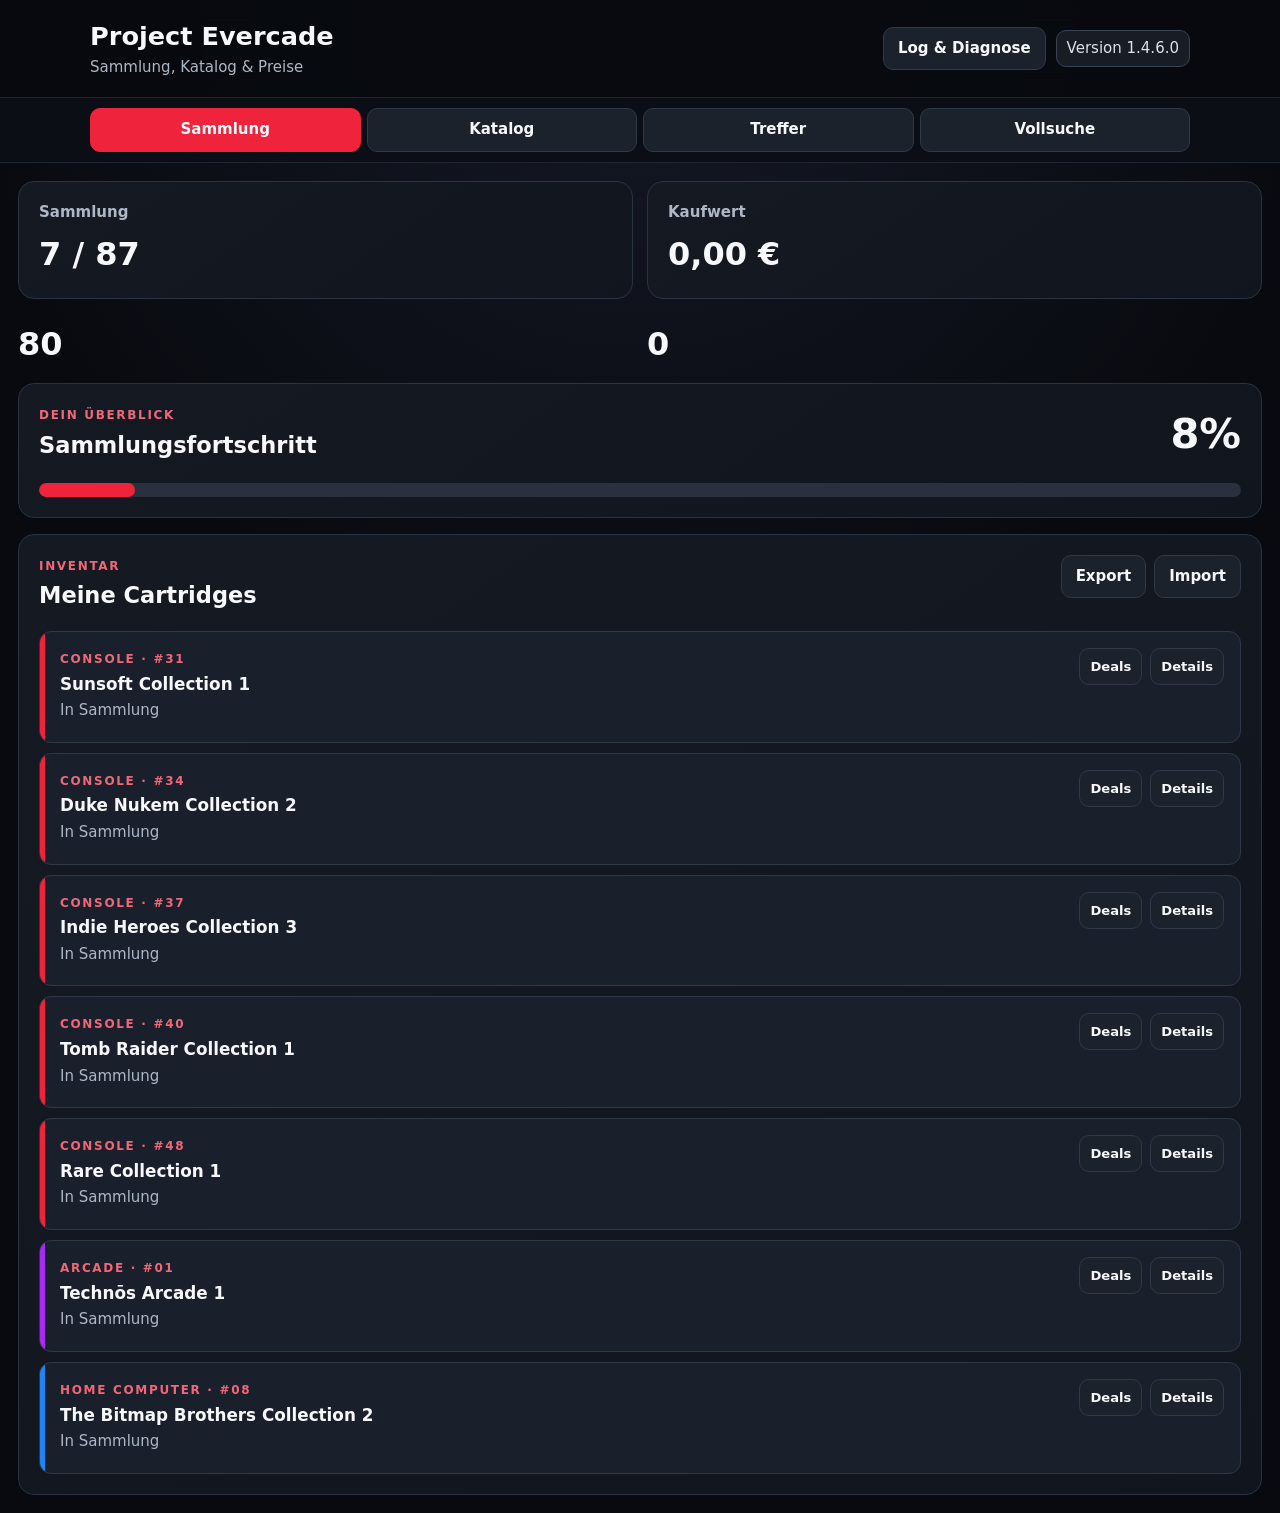
==== commit 25393114: "Build Phase 5.3 Trefferzentrale UI" ====
--- a/index.html
+++ b/index.html
@@ -8,12 +8,33 @@
   <link rel="manifest" href="manifest.webmanifest">
   <link rel="stylesheet" href="styles.css">
   <style>
-    /* 1.4.6.0 GUI cleanup: header/navigation scroll normally instead of hanging over content. */
     .topbar,.tabs{position:static!important;top:auto!important}
-    /* Retire Fehlend/Wünsche from the visible GUI while keeping the underlying data model compatible. */
     #missingView,#wishlistView,[data-wish],label:has(#detailWish){display:none!important}
     .stats{grid-template-columns:repeat(2,minmax(0,1fr))}
-    @media(max-width:720px){.stats{grid-template-columns:repeat(2,minmax(0,1fr))}}
+    html,body{max-width:100%;overflow-x:hidden}
+    main,.panel,.view,.card,.card-main,.deal-center,.deal-center-grid,.deal-filter-grid{min-width:0;max-width:100%}
+    .tabs{overflow-x:hidden;display:grid;grid-template-columns:repeat(4,minmax(0,1fr));gap:6px}
+    .tabs button{min-width:0;padding:10px 7px;white-space:normal}
+    .deal-filter-grid{display:grid;grid-template-columns:repeat(4,minmax(0,1fr));gap:10px;margin:16px 0}
+    .deal-filter-grid label{display:grid;gap:6px;color:var(--muted);font-size:.78rem;font-weight:700;min-width:0}
+    .deal-filter-grid input,.deal-filter-grid select{width:100%;min-width:0;background:#0f131a;border:1px solid #323c4b;color:var(--text);border-radius:10px;padding:10px}
+    .deal-center-grid{display:grid;grid-template-columns:repeat(4,minmax(0,1fr));gap:10px;margin:14px 0}
+    .deal-center-grid article{padding:13px;border:1px solid #303948;border-radius:12px;background:#131821;min-width:0}
+    .deal-center-grid span{display:block;color:var(--muted);font-size:.78rem}.deal-center-grid strong{display:block;margin-top:4px;font-size:1.35rem}
+    .deal-card-meta{display:flex;flex-wrap:wrap;gap:6px;margin-top:8px}.deal-tag{border:1px solid #384255;border-radius:999px;padding:3px 7px;font-size:.7rem;color:#cfd6e2;max-width:100%}
+    .deal-tag.new{border-color:#b13b50;color:#ff8294}.deal-tag.stale{border-color:#725f35;color:#e7c879}
+    .deal-price{font-size:1.25rem;font-weight:850;margin-top:8px}.deal-history{font-size:.76rem;color:var(--muted);margin-top:5px;overflow-wrap:anywhere}
+    .deal-toolbar{display:flex;gap:8px;flex-wrap:wrap;align-items:center;justify-content:space-between}.deal-toolbar>*{min-width:0}
+    .deal-controls{grid-template-columns:minmax(0,1fr) auto}
+    .source-link,.card a,.card p,.card h3{overflow-wrap:anywhere;word-break:break-word}
+    @media(max-width:720px){
+      .stats{grid-template-columns:repeat(2,minmax(0,1fr))}
+      .deal-filter-grid{grid-template-columns:repeat(2,minmax(0,1fr))}
+      .deal-center-grid{grid-template-columns:repeat(2,minmax(0,1fr))}
+      .deal-controls{grid-template-columns:1fr}
+      .tabs{grid-template-columns:repeat(4,minmax(0,1fr))}
+    }
+    @media(max-width:390px){.deal-filter-grid,.deal-center-grid{grid-template-columns:1fr 1fr}.tabs button{font-size:.84rem;padding:9px 4px}}
   </style>
 </head>
 <body>
@@ -22,17 +43,32 @@
   <div class="header-tools"><a class="button" href="debug.html">Log & Diagnose</a><span class="version-pill">Version <span class="version">…</span></span></div>
 </header>
 <nav class="tabs" aria-label="Bereiche">
-  <button class="tab active" data-view="collection">Sammlung</button><button class="tab" data-view="catalog">Katalog</button><button class="tab" data-view="deals">Deals</button><button class="tab" data-view="queue">Vollsuche</button>
+  <button class="tab active" data-view="collection">Sammlung</button><button class="tab" data-view="catalog">Katalog</button><button class="tab" data-view="deals">Treffer</button><button class="tab" data-view="queue">Vollsuche</button>
 </nav>
 <main>
   <section class="stats"><article><span>Sammlung</span><strong id="ownedStat">0</strong></article><article><span>Kaufwert</span><strong id="valueStat">0 €</strong></article><strong id="missingStat" hidden>0</strong><strong id="wishStat" hidden>0</strong></section>
   <section class="panel progress-panel"><div><span class="eyebrow">Dein Überblick</span><h2>Sammlungsfortschritt</h2></div><strong id="progressPct">0%</strong><div class="progress-track"><div id="progressBar"></div></div></section>
   <section id="collectionView" class="view panel"><div class="section-head"><div><span class="eyebrow">Inventar</span><h2>Meine Cartridges</h2></div><div class="data-actions"><button id="exportData">Export</button><label class="button">Import<input id="importData" type="file" accept="application/json" hidden></label></div></div><div id="collectionList" class="list"></div></section>
   <section id="catalogView" class="view panel" hidden><div class="section-head"><div><span class="eyebrow">Vollständiger Bestand</span><h2>Katalog</h2></div><span id="catalogCount" class="badge"></span></div><div class="filters"><input id="catalogSearch" type="search" placeholder="Titel oder Nummer suchen"><select id="seriesFilter"><option value="all">Alle Reihen</option><option value="console">Console</option><option value="arcade">Arcade</option><option value="computer">Home Computer</option></select></div><div id="catalogList" class="list"></div></section>
-  <section id="missingView" class="view panel" hidden aria-hidden="true"><div class="section-head"><div><span class="eyebrow">Noch offen</span><h2>Fehlende Cartridges</h2></div><span id="missingCount" class="badge"></span></div><div id="missingList" class="list"></div></section>
-  <section id="wishlistView" class="view panel" hidden aria-hidden="true"><div class="section-head"><div><span class="eyebrow">Prioritäten</span><h2>Wunschliste</h2></div></div><div id="wishlistList" class="list"></div></section>
-  <section id="dealsView" class="view panel" hidden><div class="section-head"><div><span class="eyebrow">Phase 3</span><h2>Angebote suchen</h2></div><span id="dealStatusBadge" class="badge">Bereit</span></div><div class="deal-controls"><select id="dealCartridge"></select><button id="runDealSearch" class="primary">Kleinanzeigen prüfen</button></div><p id="dealStatus" class="empty">Wähle eine Cartridge. Der GenericParser wird automatisch abgefragt; weitere Quellen stehen als Direktsuche bereit.</p><div id="automaticDeals" class="list"></div><div class="section-head source-heading"><div><span class="eyebrow">Weitere Quellen</span><h3>Direktsuche</h3></div></div><div id="directSources" class="source-grid"></div></section>
-  <section id="queueView" class="view panel" hidden><div class="section-head"><div><span class="eyebrow">Phase 5.1</span><h2>Automatische Vollsuche</h2></div><span id="queueStatusBadge" class="badge">Bereit</span></div><p class="empty">Durchläuft automatisch alle nicht vorhandenen Cartridges nach Katalognummer. Der Fortschritt wird lokal gespeichert und nach einem Browser-Neustart fortgesetzt.</p><div class="queue-actions"><button id="queueStart" class="primary">Vollsuche starten</button><button id="queuePause">Pausieren</button><button id="queueResume">Fortsetzen</button><button id="queueReset">Zurücksetzen</button></div><div class="queue-progress"><div><strong id="queueProgressText">0 / 0</strong><span id="queueCurrent">Noch nicht gestartet</span></div><span id="queuePct">0%</span><div class="progress-track"><div id="queueProgressBar"></div></div></div><div class="queue-metrics"><article><span>Warteschlange</span><strong id="queueRemaining">0</strong></article><article><span>Abgeschlossen</span><strong id="queueDone">0</strong></article><article><span>Treffer</span><strong id="queueOffers">0</strong></article><article><span>Fehler</span><strong id="queueErrors">0</strong></article></div><div class="section-head source-heading"><div><span class="eyebrow">Reihenfolge</span><h3>Nächste Cartridges</h3></div></div><div id="queuePreview" class="list"></div></section>
+  <section id="missingView" class="view panel" hidden aria-hidden="true"><span id="missingCount"></span><div id="missingList"></div></section>
+  <section id="wishlistView" class="view panel" hidden aria-hidden="true"><div id="wishlistList"></div></section>
+  <section id="dealsView" class="view panel" hidden>
+    <div class="section-head"><div><span class="eyebrow">Phase 5.3</span><h2>Trefferzentrale</h2></div><span id="dealStatusBadge" class="badge">Bereit</span></div>
+    <p class="empty">Alle automatisch gefundenen Angebote an einem Ort. Doppelte Treffer werden zusammengeführt; neue und nicht mehr bestätigte Angebote werden gekennzeichnet.</p>
+    <div class="deal-center-grid"><article><span>Aktiv</span><strong id="dealActiveCount">0</strong></article><article><span>Neu</span><strong id="dealNewCount">0</strong></article><article><span>Cartridges</span><strong id="dealCartridgeCount">0</strong></article><article><span>Bestpreis</span><strong id="dealBestPrice">—</strong></article></div>
+    <div class="deal-filter-grid">
+      <label>Status<select id="dealFilterStatus"><option value="active">Nur aktiv</option><option value="new">Nur neu</option><option value="all">Alle inkl. inaktiv</option></select></label>
+      <label>Quelle<select id="dealFilterSource"><option value="all">Alle Quellen</option></select></label>
+      <label>Max. Gesamtpreis €<input id="dealMaxPrice" type="number" min="0" step="1" placeholder="kein Limit"></label>
+      <label>Sortierung<select id="dealSort"><option value="price">Gesamtpreis</option><option value="newest">Neueste zuerst</option><option value="cartridge">Cartridge</option></select></label>
+    </div>
+    <div class="deal-toolbar"><small id="dealCenterMeta" class="empty">Noch keine Treffer gespeichert.</small><button id="markDealsSeen">Neue als gesehen markieren</button></div>
+    <div id="automaticDeals" class="list"></div>
+    <div class="section-head source-heading"><div><span class="eyebrow">Einzelsuche</span><h3>Cartridge direkt prüfen</h3></div></div>
+    <div class="deal-controls"><select id="dealCartridge"></select><button id="runDealSearch" class="primary">Jetzt suchen</button></div><p id="dealStatus" class="empty">Die Einzelsuche aktualisiert die Trefferzentrale sofort.</p>
+    <div class="section-head source-heading"><div><span class="eyebrow">Weitere Quellen</span><h3>Direktsuche</h3></div></div><div id="directSources" class="source-grid"></div>
+  </section>
+  <section id="queueView" class="view panel" hidden><div class="section-head"><div><span class="eyebrow">Phase 5.1</span><h2>Automatische Vollsuche</h2></div><span id="queueStatusBadge" class="badge">Bereit</span></div><p class="empty">Durchläuft automatisch alle nicht vorhandenen Cartridges nach Katalognummer. Gefundene Angebote landen direkt in der Trefferzentrale.</p><div class="queue-actions"><button id="queueStart" class="primary">Vollsuche starten</button><button id="queuePause">Pausieren</button><button id="queueResume">Fortsetzen</button><button id="queueReset">Zurücksetzen</button></div><div class="queue-progress"><div><strong id="queueProgressText">0 / 0</strong><span id="queueCurrent">Noch nicht gestartet</span></div><span id="queuePct">0%</span><div class="progress-track"><div id="queueProgressBar"></div></div></div><div class="queue-metrics"><article><span>Warteschlange</span><strong id="queueRemaining">0</strong></article><article><span>Abgeschlossen</span><strong id="queueDone">0</strong></article><article><span>Treffer</span><strong id="queueOffers">0</strong></article><article><span>Fehler</span><strong id="queueErrors">0</strong></article></div><div class="section-head source-heading"><div><span class="eyebrow">Reihenfolge</span><h3>Nächste Cartridges</h3></div></div><div id="queuePreview" class="list"></div></section>
 </main>
 <dialog id="detailDialog"><form id="detailForm"><div class="dialog-head"><div><span id="detailMeta" class="eyebrow"></span><h2 id="detailTitle"></h2></div><button type="button" onclick="this.closest('dialog').close()">✕</button></div><label class="check"><input id="detailOwned" type="checkbox"> In Sammlung</label><label class="check"><input id="detailWish" type="checkbox"> Auf Wunschliste</label><label>Kaufpreis €<input id="detailPrice" type="number" min="0" step="0.01"></label><label>Notizen<textarea id="detailNotes" rows="4"></textarea></label><button class="primary" type="submit">Speichern</button></form></dialog>
 <script src="src/release-loader.js"></script>
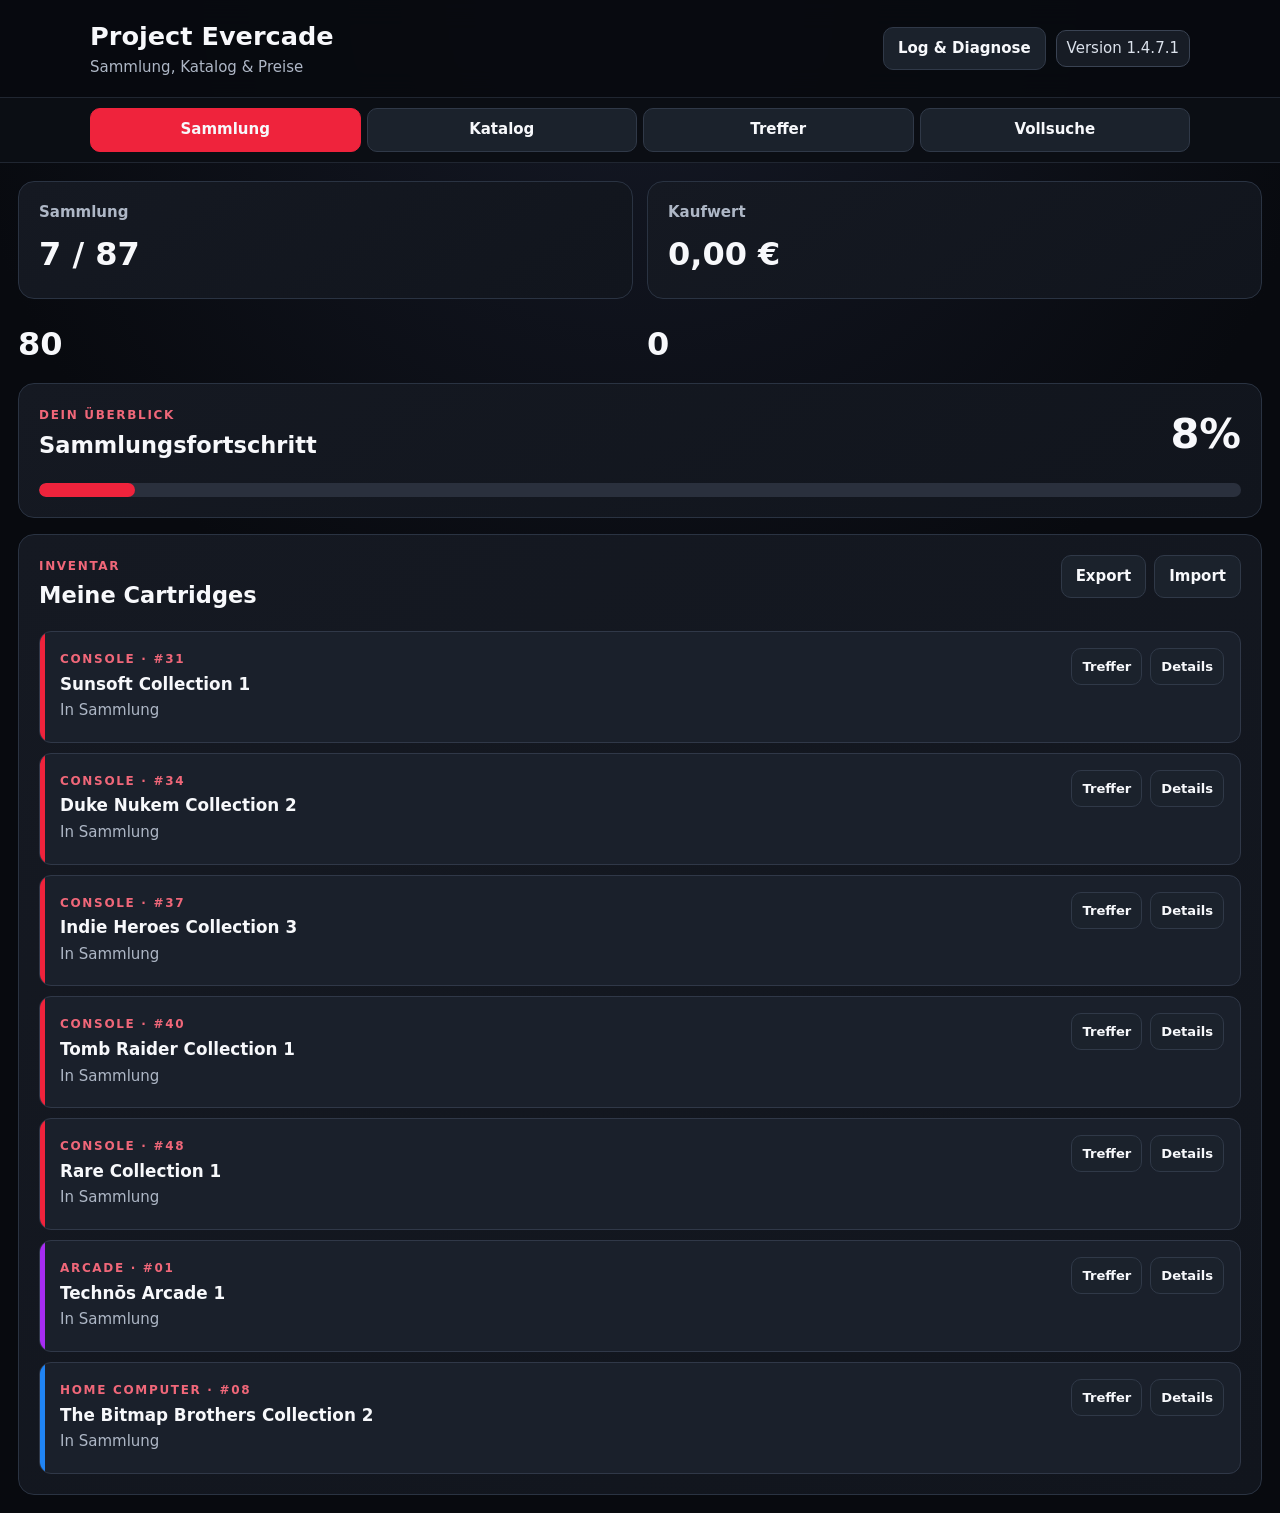
==== commit da3b7f0f: "Add ownership and recommendation filters to Trefferzentrale" ====
--- a/index.html
+++ b/index.html
@@ -15,18 +15,19 @@
     main,.panel,.view,.card,.card-main,.deal-center,.deal-center-grid,.deal-filter-grid{min-width:0;max-width:100%}
     .tabs{overflow-x:hidden;display:grid;grid-template-columns:repeat(4,minmax(0,1fr));gap:6px}
     .tabs button{min-width:0;padding:10px 7px;white-space:normal}
-    .deal-filter-grid{display:grid;grid-template-columns:repeat(4,minmax(0,1fr));gap:10px;margin:16px 0}
+    .deal-filter-grid{display:grid;grid-template-columns:repeat(5,minmax(0,1fr));gap:10px;margin:16px 0}
     .deal-filter-grid label{display:grid;gap:6px;color:var(--muted);font-size:.78rem;font-weight:700;min-width:0}
     .deal-filter-grid input,.deal-filter-grid select{width:100%;min-width:0;background:#0f131a;border:1px solid #323c4b;color:var(--text);border-radius:10px;padding:10px}
     .deal-center-grid{display:grid;grid-template-columns:repeat(4,minmax(0,1fr));gap:10px;margin:14px 0}
     .deal-center-grid article{padding:13px;border:1px solid #303948;border-radius:12px;background:#131821;min-width:0}
     .deal-center-grid span{display:block;color:var(--muted);font-size:.78rem}.deal-center-grid strong{display:block;margin-top:4px;font-size:1.35rem}
     .deal-card-meta{display:flex;flex-wrap:wrap;gap:6px;margin-top:8px}.deal-tag{border:1px solid #384255;border-radius:999px;padding:3px 7px;font-size:.7rem;color:#cfd6e2;max-width:100%}
-    .deal-tag.new{border-color:#b13b50;color:#ff8294}.deal-tag.stale{border-color:#725f35;color:#e7c879}
+    .deal-tag.new{border-color:#b13b50;color:#ff8294}.deal-tag.stale{border-color:#725f35;color:#e7c879}.deal-tag.top{border-color:#4d8f62;color:#9ee2af}
     .deal-price{font-size:1.25rem;font-weight:850;margin-top:8px}.deal-history{font-size:.76rem;color:var(--muted);margin-top:5px;overflow-wrap:anywhere}
     .deal-toolbar{display:flex;gap:8px;flex-wrap:wrap;align-items:center;justify-content:space-between}.deal-toolbar>*{min-width:0}
     .deal-controls{grid-template-columns:minmax(0,1fr) auto}
     .source-link,.card a,.card p,.card h3{overflow-wrap:anywhere;word-break:break-word}
+    @media(max-width:900px){.deal-filter-grid{grid-template-columns:repeat(3,minmax(0,1fr))}}
     @media(max-width:720px){
       .stats{grid-template-columns:repeat(2,minmax(0,1fr))}
       .deal-filter-grid{grid-template-columns:repeat(2,minmax(0,1fr))}
@@ -58,9 +59,10 @@
     <div class="deal-center-grid"><article><span>Aktiv</span><strong id="dealActiveCount">0</strong></article><article><span>Neu</span><strong id="dealNewCount">0</strong></article><article><span>Cartridges</span><strong id="dealCartridgeCount">0</strong></article><article><span>Bestpreis</span><strong id="dealBestPrice">—</strong></article></div>
     <div class="deal-filter-grid">
       <label>Status<select id="dealFilterStatus"><option value="active">Nur aktiv</option><option value="new">Nur neu</option><option value="all">Alle inkl. inaktiv</option></select></label>
+      <label>Bestand<select id="dealFilterOwnership"><option value="all">Alle Cartridges</option><option value="missing">Nicht in Sammlung</option><option value="owned">In Sammlung</option></select></label>
       <label>Quelle<select id="dealFilterSource"><option value="all">Alle Quellen</option></select></label>
       <label>Max. Gesamtpreis €<input id="dealMaxPrice" type="number" min="0" step="1" placeholder="kein Limit"></label>
-      <label>Sortierung<select id="dealSort"><option value="price">Gesamtpreis</option><option value="newest">Neueste zuerst</option><option value="cartridge">Cartridge</option></select></label>
+      <label>Sortierung<select id="dealSort"><option value="best">Beste Angebote</option><option value="price">Gesamtpreis</option><option value="newest">Neueste zuerst</option><option value="cartridge">Cartridge</option></select></label>
     </div>
     <div class="deal-toolbar"><small id="dealCenterMeta" class="empty">Noch keine Treffer gespeichert.</small><button id="markDealsSeen">Neue als gesehen markieren</button></div>
     <div id="automaticDeals" class="list"></div>
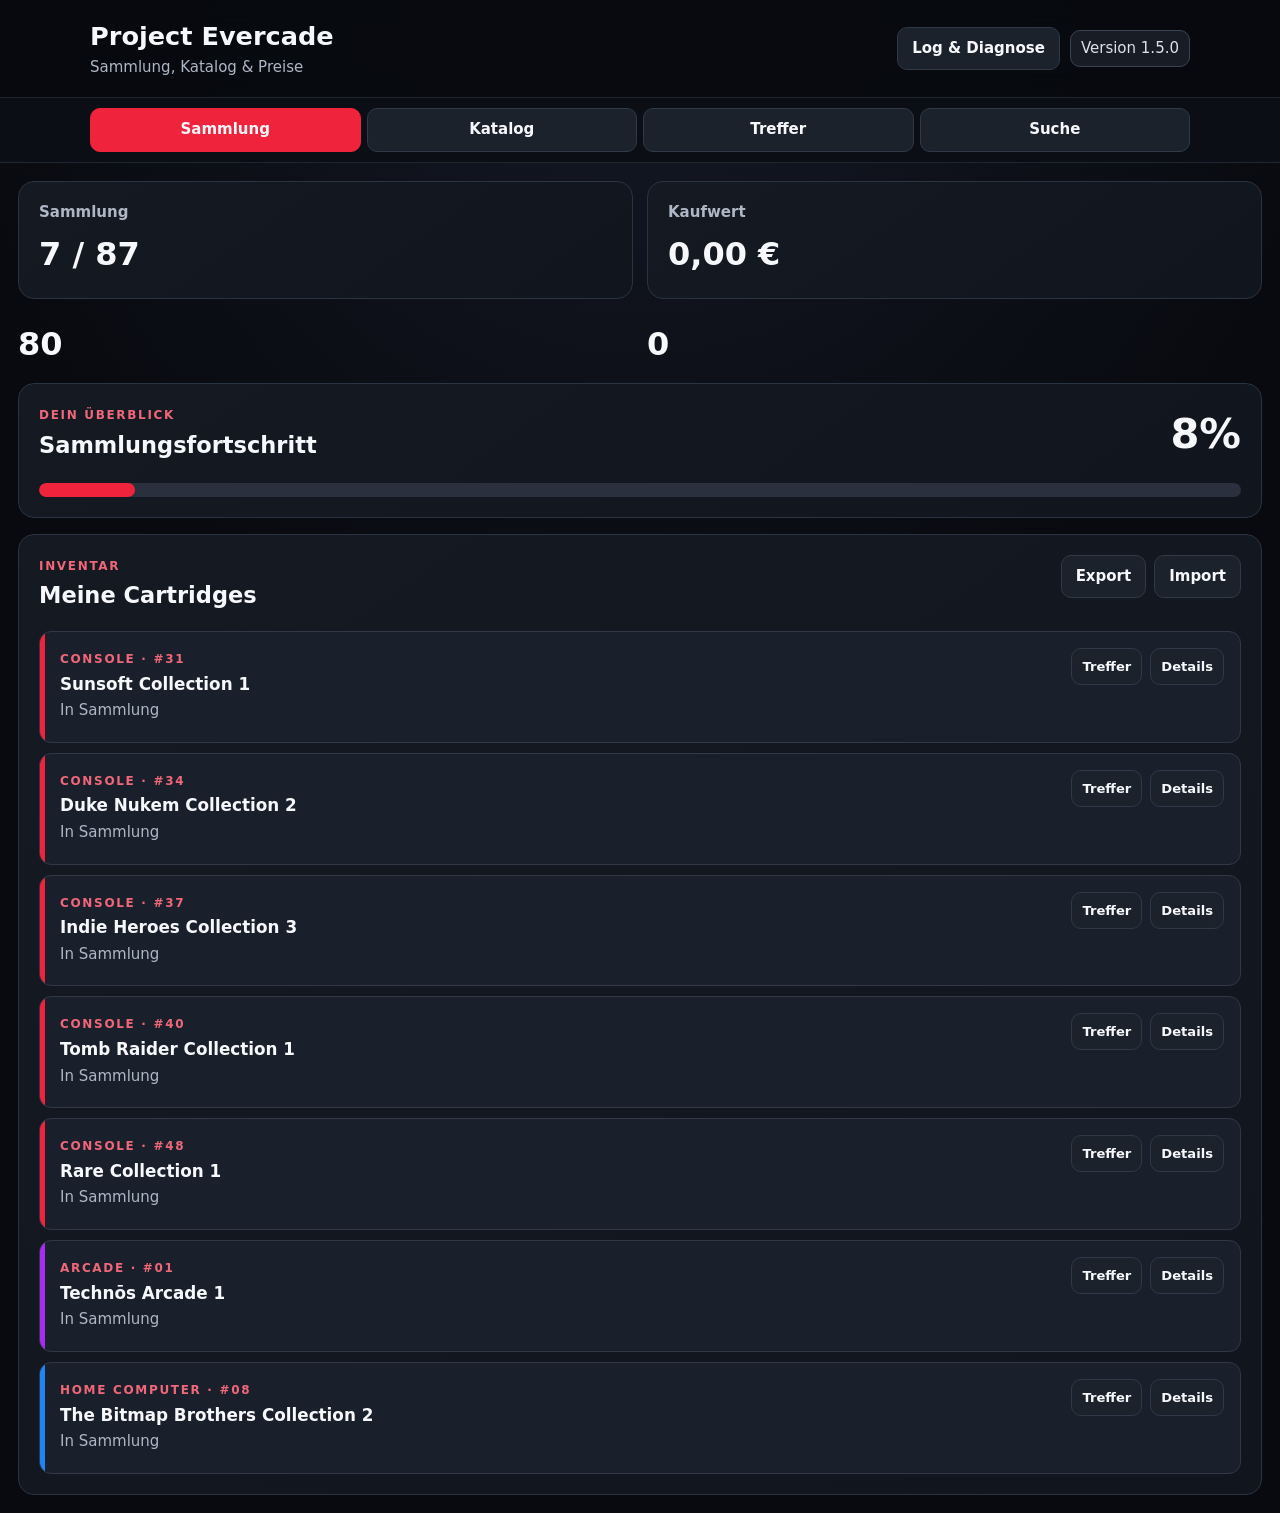
==== commit 2fda3336: "Apply Evercade Next 1.5.0 mobile GUI" ====
--- a/index.html
+++ b/index.html
@@ -35,7 +35,8 @@
       .deal-controls{grid-template-columns:1fr}
       .tabs{grid-template-columns:repeat(4,minmax(0,1fr))}
     }
-    @media(max-width:390px){.deal-filter-grid,.deal-center-grid{grid-template-columns:1fr 1fr}.tabs button{font-size:.84rem;padding:9px 4px}}
+    @media(max-width:560px){.deal-filter-grid{grid-template-columns:1fr}.deal-center-grid{grid-template-columns:1fr 1fr}}
+    @media(max-width:390px){.tabs button{font-size:.8rem;padding:9px 3px}}
   </style>
 </head>
 <body>
@@ -44,13 +45,13 @@
   <div class="header-tools"><a class="button" href="debug.html">Log & Diagnose</a><span class="version-pill">Version <span class="version">…</span></span></div>
 </header>
 <nav class="tabs" aria-label="Bereiche">
-  <button class="tab active" data-view="collection">Sammlung</button><button class="tab" data-view="catalog">Katalog</button><button class="tab" data-view="deals">Treffer</button><button class="tab" data-view="queue">Vollsuche</button>
+  <button class="tab active" data-view="collection">Sammlung</button><button class="tab" data-view="catalog">Katalog</button><button class="tab" data-view="deals">Treffer</button><button class="tab" data-view="queue">Suche</button>
 </nav>
 <main>
   <section class="stats"><article><span>Sammlung</span><strong id="ownedStat">0</strong></article><article><span>Kaufwert</span><strong id="valueStat">0 €</strong></article><strong id="missingStat" hidden>0</strong><strong id="wishStat" hidden>0</strong></section>
   <section class="panel progress-panel"><div><span class="eyebrow">Dein Überblick</span><h2>Sammlungsfortschritt</h2></div><strong id="progressPct">0%</strong><div class="progress-track"><div id="progressBar"></div></div></section>
-  <section id="collectionView" class="view panel"><div class="section-head"><div><span class="eyebrow">Inventar</span><h2>Meine Cartridges</h2></div><div class="data-actions"><button id="exportData">Export</button><label class="button">Import<input id="importData" type="file" accept="application/json" hidden></label></div></div><div id="collectionList" class="list"></div></section>
-  <section id="catalogView" class="view panel" hidden><div class="section-head"><div><span class="eyebrow">Vollständiger Bestand</span><h2>Katalog</h2></div><span id="catalogCount" class="badge"></span></div><div class="filters"><input id="catalogSearch" type="search" placeholder="Titel oder Nummer suchen"><select id="seriesFilter"><option value="all">Alle Reihen</option><option value="console">Console</option><option value="arcade">Arcade</option><option value="computer">Home Computer</option></select></div><div id="catalogList" class="list"></div></section>
+  <section id="collectionView" class="view panel"><div class="section-head"><div><span class="eyebrow">Inventar</span><h2>Meine Cartridges</h2></div><div class="data-actions"><button id="exportData">Export</button><label class="button">Import<input id="importData" type="file" accept="application/json" hidden></label></div></div><div id="collectionList" class="list cartridge-grid"></div></section>
+  <section id="catalogView" class="view panel" hidden><div class="section-head"><div><span class="eyebrow">Vollständiger Bestand</span><h2>Katalog</h2></div><span id="catalogCount" class="badge"></span></div><div class="filters"><input id="catalogSearch" type="search" placeholder="Titel oder Nummer suchen"><select id="seriesFilter"><option value="all">Alle Reihen</option><option value="console">Console</option><option value="arcade">Arcade</option><option value="computer">Home Computer</option></select></div><div id="catalogList" class="list cartridge-grid"></div></section>
   <section id="missingView" class="view panel" hidden aria-hidden="true"><span id="missingCount"></span><div id="missingList"></div></section>
   <section id="wishlistView" class="view panel" hidden aria-hidden="true"><div id="wishlistList"></div></section>
   <section id="dealsView" class="view panel" hidden>
@@ -70,7 +71,7 @@
     <div class="deal-controls"><select id="dealCartridge"></select><button id="runDealSearch" class="primary">Jetzt suchen</button></div><p id="dealStatus" class="empty">Die Einzelsuche aktualisiert die Trefferzentrale sofort.</p>
     <div class="section-head source-heading"><div><span class="eyebrow">Weitere Quellen</span><h3>Direktsuche</h3></div></div><div id="directSources" class="source-grid"></div>
   </section>
-  <section id="queueView" class="view panel" hidden><div class="section-head"><div><span class="eyebrow">Phase 5.1</span><h2>Automatische Vollsuche</h2></div><span id="queueStatusBadge" class="badge">Bereit</span></div><p class="empty">Durchläuft automatisch alle nicht vorhandenen Cartridges nach Katalognummer. Gefundene Angebote landen direkt in der Trefferzentrale.</p><div class="queue-actions"><button id="queueStart" class="primary">Vollsuche starten</button><button id="queuePause">Pausieren</button><button id="queueResume">Fortsetzen</button><button id="queueReset">Zurücksetzen</button></div><div class="queue-progress"><div><strong id="queueProgressText">0 / 0</strong><span id="queueCurrent">Noch nicht gestartet</span></div><span id="queuePct">0%</span><div class="progress-track"><div id="queueProgressBar"></div></div></div><div class="queue-metrics"><article><span>Warteschlange</span><strong id="queueRemaining">0</strong></article><article><span>Abgeschlossen</span><strong id="queueDone">0</strong></article><article><span>Treffer</span><strong id="queueOffers">0</strong></article><article><span>Fehler</span><strong id="queueErrors">0</strong></article></div><div class="section-head source-heading"><div><span class="eyebrow">Reihenfolge</span><h3>Nächste Cartridges</h3></div></div><div id="queuePreview" class="list"></div></section>
+  <section id="queueView" class="view panel" hidden><div class="section-head"><div><span class="eyebrow">Phase 5.1</span><h2>Automatische Suche</h2></div><span id="queueStatusBadge" class="badge">Bereit</span></div><p class="empty">Durchsucht automatisch alle nicht vorhandenen Cartridges nach Katalognummer. Gefundene Angebote landen direkt in der Trefferzentrale.</p><div class="queue-actions"><button id="queueStart" class="primary">Suche starten</button><button id="queuePause">Pausieren</button><button id="queueResume">Fortsetzen</button><button id="queueReset">Zurücksetzen</button></div><div class="queue-progress"><div><strong id="queueProgressText">0 / 0</strong><span id="queueCurrent">Noch nicht gestartet</span></div><span id="queuePct">0%</span><div class="progress-track"><div id="queueProgressBar"></div></div></div><div class="queue-metrics"><article><span>Warteschlange</span><strong id="queueRemaining">0</strong></article><article><span>Abgeschlossen</span><strong id="queueDone">0</strong></article><article><span>Treffer</span><strong id="queueOffers">0</strong></article><article><span>Fehler</span><strong id="queueErrors">0</strong></article></div><div class="section-head source-heading"><div><span class="eyebrow">Reihenfolge</span><h3>Nächste Cartridges</h3></div></div><div id="queuePreview" class="list"></div></section>
 </main>
 <dialog id="detailDialog"><form id="detailForm"><div class="dialog-head"><div><span id="detailMeta" class="eyebrow"></span><h2 id="detailTitle"></h2></div><button type="button" onclick="this.closest('dialog').close()">✕</button></div><label class="check"><input id="detailOwned" type="checkbox"> In Sammlung</label><label class="check"><input id="detailWish" type="checkbox"> Auf Wunschliste</label><label>Kaufpreis €<input id="detailPrice" type="number" min="0" step="0.01"></label><label>Notizen<textarea id="detailNotes" rows="4"></textarea></label><button class="primary" type="submit">Speichern</button></form></dialog>
 <script src="src/release-loader.js"></script>
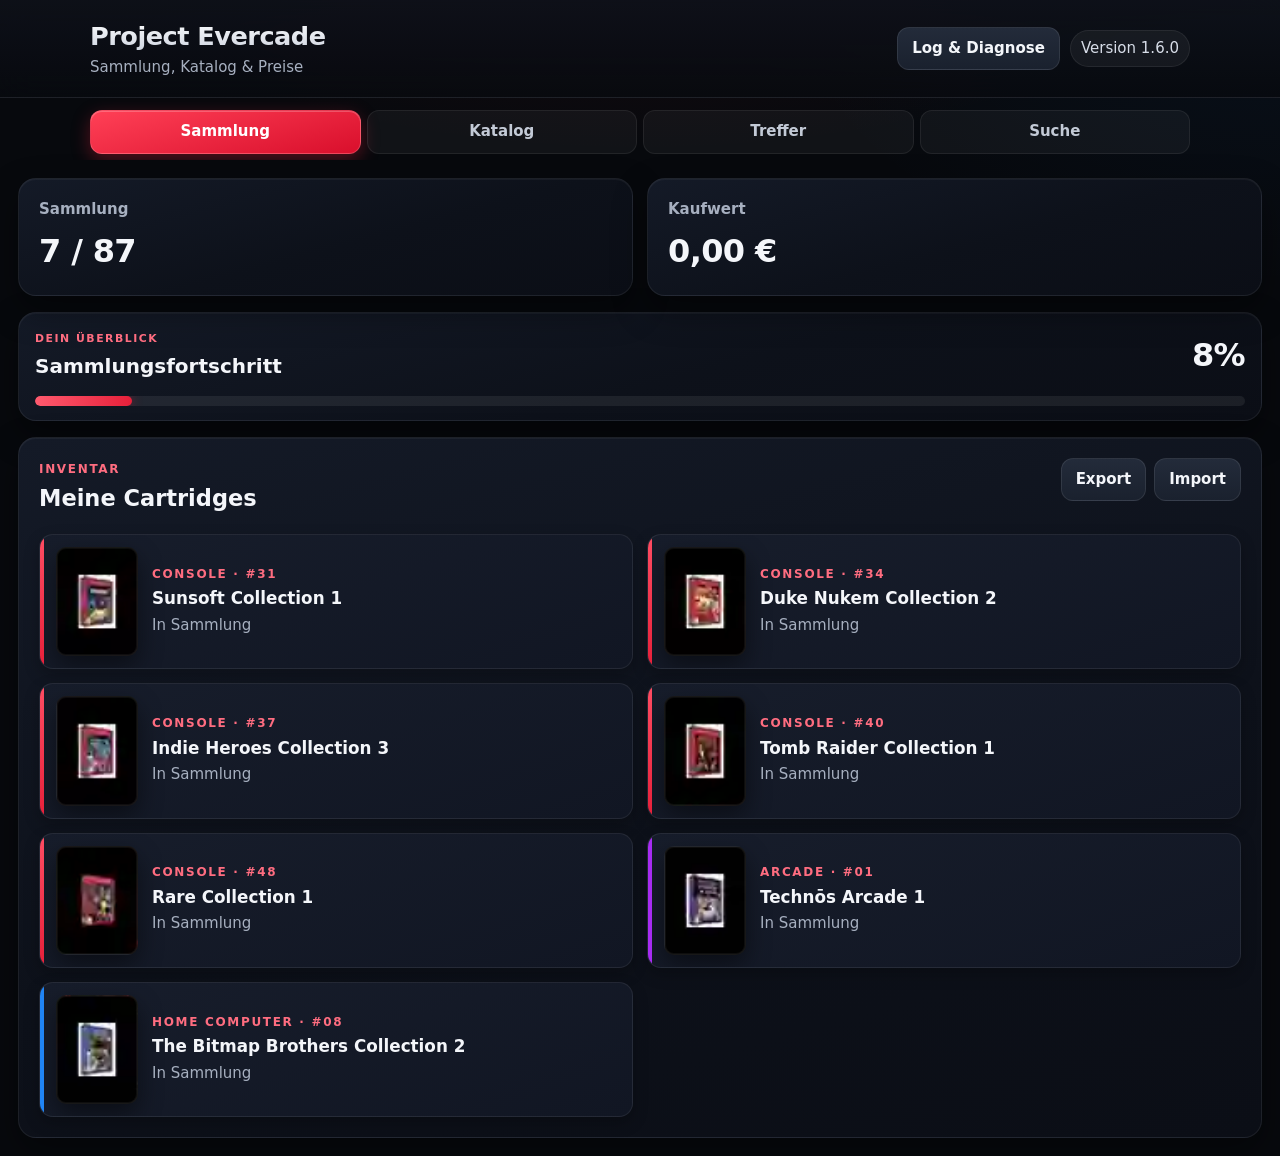
==== commit 7439ecd9: "Publish Evercade Next 1.6.0: Treffer search & series filter, iPhone PWA, premium mobile UI Co-Author" ====
--- a/index.html
+++ b/index.html
@@ -5,6 +5,12 @@
   <meta name="viewport" content="width=device-width,initial-scale=1,viewport-fit=cover">
   <meta name="theme-color" content="#0b0d12">
   <title>Project Evercade Next</title>
+  <meta name="mobile-web-app-capable" content="yes">
+  <meta name="apple-mobile-web-app-capable" content="yes">
+  <meta name="apple-mobile-web-app-status-bar-style" content="black-translucent">
+  <meta name="apple-mobile-web-app-title" content="Evercade">
+  <link rel="icon" type="image/png" sizes="192x192" href="icons/icon-192.png">
+  <link rel="apple-touch-icon" href="icons/icon-180.png">
   <link rel="manifest" href="manifest.webmanifest">
   <link rel="stylesheet" href="styles.css">
   <style>
@@ -15,7 +21,8 @@
     main,.panel,.view,.card,.card-main,.deal-center,.deal-center-grid,.deal-filter-grid{min-width:0;max-width:100%}
     .tabs{overflow-x:hidden;display:grid;grid-template-columns:repeat(4,minmax(0,1fr));gap:6px}
     .tabs button{min-width:0;padding:10px 7px;white-space:normal}
-    .deal-filter-grid{display:grid;grid-template-columns:repeat(5,minmax(0,1fr));gap:10px;margin:16px 0}
+    .deal-filter-grid{display:grid;grid-template-columns:repeat(3,minmax(0,1fr));gap:10px;margin:16px 0}
+    .deal-filter-grid .deal-filter-search{grid-column:1/-1}
     .deal-filter-grid label{display:grid;gap:6px;color:var(--muted);font-size:.78rem;font-weight:700;min-width:0}
     .deal-filter-grid input,.deal-filter-grid select{width:100%;min-width:0;background:#0f131a;border:1px solid #323c4b;color:var(--text);border-radius:10px;padding:10px}
     .deal-center-grid{display:grid;grid-template-columns:repeat(4,minmax(0,1fr));gap:10px;margin:14px 0}
@@ -59,6 +66,8 @@
     <p class="empty">Alle automatisch gefundenen Angebote an einem Ort. Doppelte Treffer werden zusammengeführt; neue und nicht mehr bestätigte Angebote werden gekennzeichnet.</p>
     <div class="deal-center-grid"><article><span>Aktiv</span><strong id="dealActiveCount">0</strong></article><article><span>Neu</span><strong id="dealNewCount">0</strong></article><article><span>Cartridges</span><strong id="dealCartridgeCount">0</strong></article><article><span>Bestpreis</span><strong id="dealBestPrice">—</strong></article></div>
     <div class="deal-filter-grid">
+      <label class="deal-filter-search">Suche<input id="dealSearch" type="search" placeholder="Titel oder Name suchen"></label>
+      <label>Reihe<select id="dealFilterSeries"><option value="all">Alle Reihen</option><option value="console">Console</option><option value="arcade">Arcade</option><option value="computer">Home Computer</option></select></label>
       <label>Status<select id="dealFilterStatus"><option value="active">Nur aktiv</option><option value="new">Nur neu</option><option value="all">Alle inkl. inaktiv</option></select></label>
       <label>Bestand<select id="dealFilterOwnership"><option value="all">Alle Cartridges</option><option value="missing">Nicht in Sammlung</option><option value="owned">In Sammlung</option></select></label>
       <label>Quelle<select id="dealFilterSource"><option value="all">Alle Quellen</option></select></label>
@@ -75,5 +84,6 @@
 </main>
 <dialog id="detailDialog"><form id="detailForm"><div class="dialog-head"><div><span id="detailMeta" class="eyebrow"></span><h2 id="detailTitle"></h2></div><button type="button" onclick="this.closest('dialog').close()">✕</button></div><label class="check"><input id="detailOwned" type="checkbox"> In Sammlung</label><label class="check"><input id="detailWish" type="checkbox"> Auf Wunschliste</label><label>Kaufpreis €<input id="detailPrice" type="number" min="0" step="0.01"></label><label>Notizen<textarea id="detailNotes" rows="4"></textarea></label><button class="primary" type="submit">Speichern</button></form></dialog>
 <script src="src/release-loader.js"></script>
+<script>if('serviceWorker' in navigator)addEventListener('load',()=>navigator.serviceWorker.register('sw.js').catch(()=>{}));</script>
 </body>
 </html>
--- a/styles.css
+++ b/styles.css
@@ -1 +1,59 @@
 :root{color-scheme:dark;--bg:#080a0f;--panel:#151922;--panel2:#1a202b;--line:#2a3342;--text:#f7f8fb;--muted:#aeb7c6;--red:#ef233c;--violet:#a72cf2;--blue:#2084f4}*{box-sizing:border-box}body{margin:0;background:radial-gradient(circle at top,#151926 0,#080a0f 42%);font:15px/1.45 system-ui,-apple-system,BlinkMacSystemFont,"Segoe UI",sans-serif;color:var(--text)}button,input,select,textarea{font:inherit}button:disabled{opacity:.45;cursor:not-allowed}.topbar{position:sticky;top:0;z-index:5;display:flex;justify-content:space-between;align-items:center;padding:18px max(18px,calc((100vw - 1100px)/2));background:rgba(8,10,15,.94);backdrop-filter:blur(14px);border-bottom:1px solid #202631}.topbar h1{margin:0;font-size:1.6rem}.topbar p{margin:2px 0 0;color:var(--muted)}.header-tools{display:flex;gap:10px;align-items:center}.version-pill,.badge{border:1px solid #3a4353;border-radius:10px;padding:7px 10px;background:#171c25;color:#dce2ec}.tabs{position:sticky;top:87px;z-index:4;display:flex;gap:8px;overflow:auto;padding:10px max(18px,calc((100vw - 1100px)/2));background:#0b0e14;border-bottom:1px solid #202631}.tabs button,.button,button{border:1px solid #303948;background:#1b222c;color:var(--text);border-radius:10px;padding:10px 14px;font-weight:700;cursor:pointer;text-decoration:none}.tabs .active,.primary{background:var(--red);border-color:var(--red)}main{max-width:1100px;margin:auto;padding:18px}.stats{display:grid;grid-template-columns:repeat(4,1fr);gap:14px}.stats article,.panel{background:linear-gradient(145deg,var(--panel),#11151d);border:1px solid var(--line);border-radius:16px}.stats article{padding:20px}.stats span{display:block;color:var(--muted);font-weight:700}.stats strong{display:block;margin-top:8px;font-size:2rem}.panel{margin-top:16px;padding:20px}.progress-panel{display:grid;grid-template-columns:1fr auto;align-items:center}.progress-panel h2,.section-head h2{margin:3px 0}.progress-panel>strong{font-size:2.6rem}.progress-track{grid-column:1/-1;height:14px;border-radius:999px;background:#2a303d;overflow:hidden;margin-top:18px}.progress-track div{height:100%;background:var(--red);border-radius:inherit}.eyebrow{font-size:.75rem;text-transform:uppercase;letter-spacing:.14em;color:#f06779;font-weight:800}.section-head,.dialog-head,.card-main{display:flex;justify-content:space-between;gap:16px;align-items:flex-start}.filters,.deal-controls{display:grid;grid-template-columns:1fr 220px;gap:10px;margin:18px 0}.filters input,.filters select,.deal-controls select,dialog input,dialog textarea{width:100%;background:#0f131a;border:1px solid #323c4b;color:var(--text);border-radius:10px;padding:12px}.list{display:grid;gap:10px;margin-top:16px}.card{position:relative;padding:16px 16px 16px 20px;background:var(--panel2);border:1px solid #303848;border-radius:12px;overflow:hidden}.card:before{content:"";position:absolute;inset:0 auto 0 0;width:5px;background:var(--red)}.card.violet:before{background:var(--violet)}.card.blue:before{background:var(--blue)}.card h3{margin:2px 0;font-size:1.05rem}.card p{margin:4px 0;color:var(--muted)}.card-actions{display:flex;flex-wrap:wrap;gap:8px;justify-content:flex-end}.card-actions button,.card-actions .button{padding:8px 10px;font-size:.82rem}.data-actions,.queue-actions{display:flex;gap:8px;flex-wrap:wrap}.queue-actions{margin:18px 0}.empty{color:var(--muted)}.source-heading{margin-top:26px}.source-grid{display:grid;grid-template-columns:repeat(2,minmax(0,1fr));gap:10px;margin-top:12px}.source-link{display:flex;justify-content:space-between;align-items:center;padding:14px 16px;border:1px solid #303948;border-radius:12px;background:#151b24;color:var(--text);text-decoration:none;font-weight:750}.source-link:hover{border-color:#66738a;background:#1c2430}.health-grid{display:grid;grid-template-columns:repeat(2,minmax(0,1fr));gap:10px;margin-top:16px}.health-card{padding:14px;border:1px solid #374152;border-radius:12px;background:#131821}.health-card strong,.health-card span{display:block}.health-card span{margin-top:4px;font-weight:800}.health-card.ok{border-color:#267a55}.health-card.ok span{color:#58d39b}.health-card.error{border-color:#8d3443}.health-card.error span{color:#ff7188}.health-card p{margin:8px 0;color:var(--muted)}.log-list{display:grid;gap:10px;margin-top:16px}.log-entry{padding:14px;border:1px solid #303948;border-radius:12px;background:#10151d}.log-entry>div{display:flex;justify-content:space-between;gap:12px}.log-entry span{text-transform:uppercase;font-size:.72rem;font-weight:850;color:#8ca0bc}.log-entry.error{border-color:#8d3443}.log-entry time{display:block;margin-top:4px;color:var(--muted);font-size:.82rem}.log-entry pre{white-space:pre-wrap;word-break:break-word;margin:10px 0 0;padding:10px;border-radius:8px;background:#090c11;color:#cbd5e3;font-size:.78rem}.queue-progress{display:grid;grid-template-columns:1fr auto;gap:8px;align-items:end;margin-top:18px;padding:16px;border:1px solid #303948;border-radius:12px;background:#10151d}.queue-progress strong,.queue-progress span{display:block}.queue-progress strong{font-size:1.5rem}.queue-progress>span{font-size:1.7rem;font-weight:850}.queue-progress .progress-track{margin-top:8px}.queue-metrics{display:grid;grid-template-columns:repeat(4,1fr);gap:10px;margin-top:12px}.queue-metrics article{padding:14px;border:1px solid #303948;border-radius:12px;background:#131821}.queue-metrics span{display:block;color:var(--muted);font-size:.82rem}.queue-metrics strong{display:block;margin-top:4px;font-size:1.45rem}.queue-row{display:grid;grid-template-columns:70px 1fr auto;gap:10px;align-items:center;padding:12px 14px;border:1px solid #303948;border-radius:10px;background:#131821}.queue-row span{font-size:.72rem;text-transform:uppercase;letter-spacing:.08em;color:#f06779;font-weight:850}.queue-row small{color:var(--muted)}.endpoint-buttons{display:flex;flex-wrap:wrap;gap:8px;margin:18px 0}.endpoint-results{display:grid;gap:10px}.endpoint-card{padding:14px;border:1px solid #374152;border-radius:12px;background:#10151d}.endpoint-card.ok{border-color:#267a55}.endpoint-card.error{border-color:#8d3443}.endpoint-head{display:flex;justify-content:space-between;gap:12px;align-items:flex-start}.endpoint-head small{display:block;margin-top:4px;color:var(--muted);word-break:break-all}.endpoint-head span{font-weight:850}.endpoint-card.ok .endpoint-head span{color:#58d39b}.endpoint-card.error .endpoint-head span{color:#ff7188}.endpoint-card p{color:var(--muted)}.endpoint-card details{margin-top:10px}.endpoint-card summary{cursor:pointer;font-weight:750}.endpoint-card pre{white-space:pre-wrap;word-break:break-word;margin:10px 0 0;padding:10px;border-radius:8px;background:#090c11;color:#cbd5e3;font-size:.78rem}dialog{width:min(520px,calc(100vw - 28px));background:#151a23;color:var(--text);border:1px solid #374152;border-radius:16px;padding:0}dialog::backdrop{background:rgba(0,0,0,.7)}dialog form{display:grid;gap:14px;padding:20px}dialog label{display:grid;gap:6px;color:#d9dfE8;font-weight:700}.check{display:flex;align-items:center!important;grid-template-columns:auto 1fr!important}.check input{width:auto}.dialog-head button{padding:8px 11px}@media(max-width:720px){.stats{grid-template-columns:repeat(2,1fr)}.topbar{align-items:flex-start}.header-tools{align-items:flex-end;flex-direction:column}.version-pill{font-size:.8rem}.tabs{top:104px}.filters,.deal-controls,.source-grid,.health-grid{grid-template-columns:1fr}.queue-metrics{grid-template-columns:repeat(2,1fr)}.queue-row{grid-template-columns:1fr}.endpoint-head{display:grid}.card-main{display:grid}.card-actions{justify-content:flex-start}.section-head{align-items:flex-start}.stats strong{font-size:1.65rem}}
+
+.cartridge-grid{grid-template-columns:repeat(2,minmax(0,1fr));gap:14px}
+.cartridge-card{padding:12px 14px 12px 18px}
+.cartridge-card-layout,.deal-card-layout{display:grid;grid-template-columns:92px minmax(0,1fr);gap:16px;align-items:center;min-width:0}
+.cartridge-cover{position:relative;display:grid;place-items:center;width:92px;aspect-ratio:3/4;overflow:hidden;border:1px solid #303948;border-radius:11px;background:linear-gradient(145deg,#0c1017,#171d28);box-shadow:0 8px 22px rgba(0,0,0,.28)}
+.cartridge-cover span{font-size:1.25rem;font-weight:900;color:#566175}
+.cartridge-cover img{position:absolute;inset:0;width:100%;height:100%;object-fit:contain;background:#0d1118}
+.cartridge-cover.is-missing img{display:none}
+.cartridge-card .card-main,.deal-card .card-main{min-width:0;align-items:center}
+.cartridge-card .card-main>div,.deal-card .card-main>div{min-width:0}
+.collection-card .card-main{display:block}
+.deal-card{padding:14px 16px 14px 20px}
+.deal-card-layout{grid-template-columns:92px minmax(0,1fr);align-items:start}
+.deal-card .card-actions{align-self:center;min-width:max-content}
+
+@media(max-width:720px){
+  main{padding:10px}
+  .topbar{display:grid;grid-template-columns:1fr;gap:10px;padding:14px}
+  .topbar h1{font-size:1.35rem}
+  .topbar p{font-size:.86rem}
+  .header-tools{width:100%;align-items:center;justify-content:space-between;flex-direction:row}
+  .header-tools .button,.version-pill{padding:7px 9px;font-size:.78rem}
+  .tabs{padding:8px 10px;gap:5px}
+  .tabs button{padding:9px 5px}
+  .stats{gap:9px}
+  .stats article{padding:13px 14px}
+  .stats strong{margin-top:4px;font-size:1.35rem}
+  .panel{margin-top:10px;padding:14px}
+  .progress-panel{grid-template-columns:minmax(0,1fr) auto;padding:12px 14px}
+  .progress-panel .eyebrow{display:none}
+  .progress-panel h2{margin:0;font-size:1rem}
+  .progress-panel>strong{font-size:1.45rem}
+  .progress-panel .progress-track{height:8px;margin-top:10px}
+  .section-head{gap:10px}
+  .section-head h2{font-size:1.25rem}
+  .data-actions{justify-content:flex-end}
+  .data-actions button,.data-actions .button{padding:8px 9px;font-size:.78rem}
+  .cartridge-grid{grid-template-columns:1fr;gap:10px}
+  .cartridge-card{padding:10px 11px 10px 15px}
+  .cartridge-card-layout,.deal-card-layout{grid-template-columns:72px minmax(0,1fr);gap:12px}
+  .cartridge-cover{width:72px;border-radius:9px}
+  .cartridge-card .card-main{display:grid;gap:10px}
+  .catalog-card .card-actions{display:grid;grid-template-columns:repeat(3,minmax(0,1fr));width:100%}
+  .catalog-card .card-actions button{min-width:0;padding:7px 5px}
+  .deal-card{padding:12px 12px 12px 16px}
+  .deal-card .card-main{display:grid;gap:12px}
+  .deal-card .card-actions{min-width:0}
+  .deal-card .card-actions .button{width:100%;text-align:center}
+  .queue-actions{display:grid;grid-template-columns:1fr 1fr}
+  .queue-actions button:first-child{grid-column:1/-1}
+}
+
+@media(max-width:380px){
+  .catalog-card .card-actions{grid-template-columns:1fr 1fr}
+  .catalog-card .card-actions button[data-own]{grid-column:1/-1}
+  .deal-card-layout{grid-template-columns:60px minmax(0,1fr);gap:10px}
+  .deal-card .cartridge-cover{width:60px}
+}
